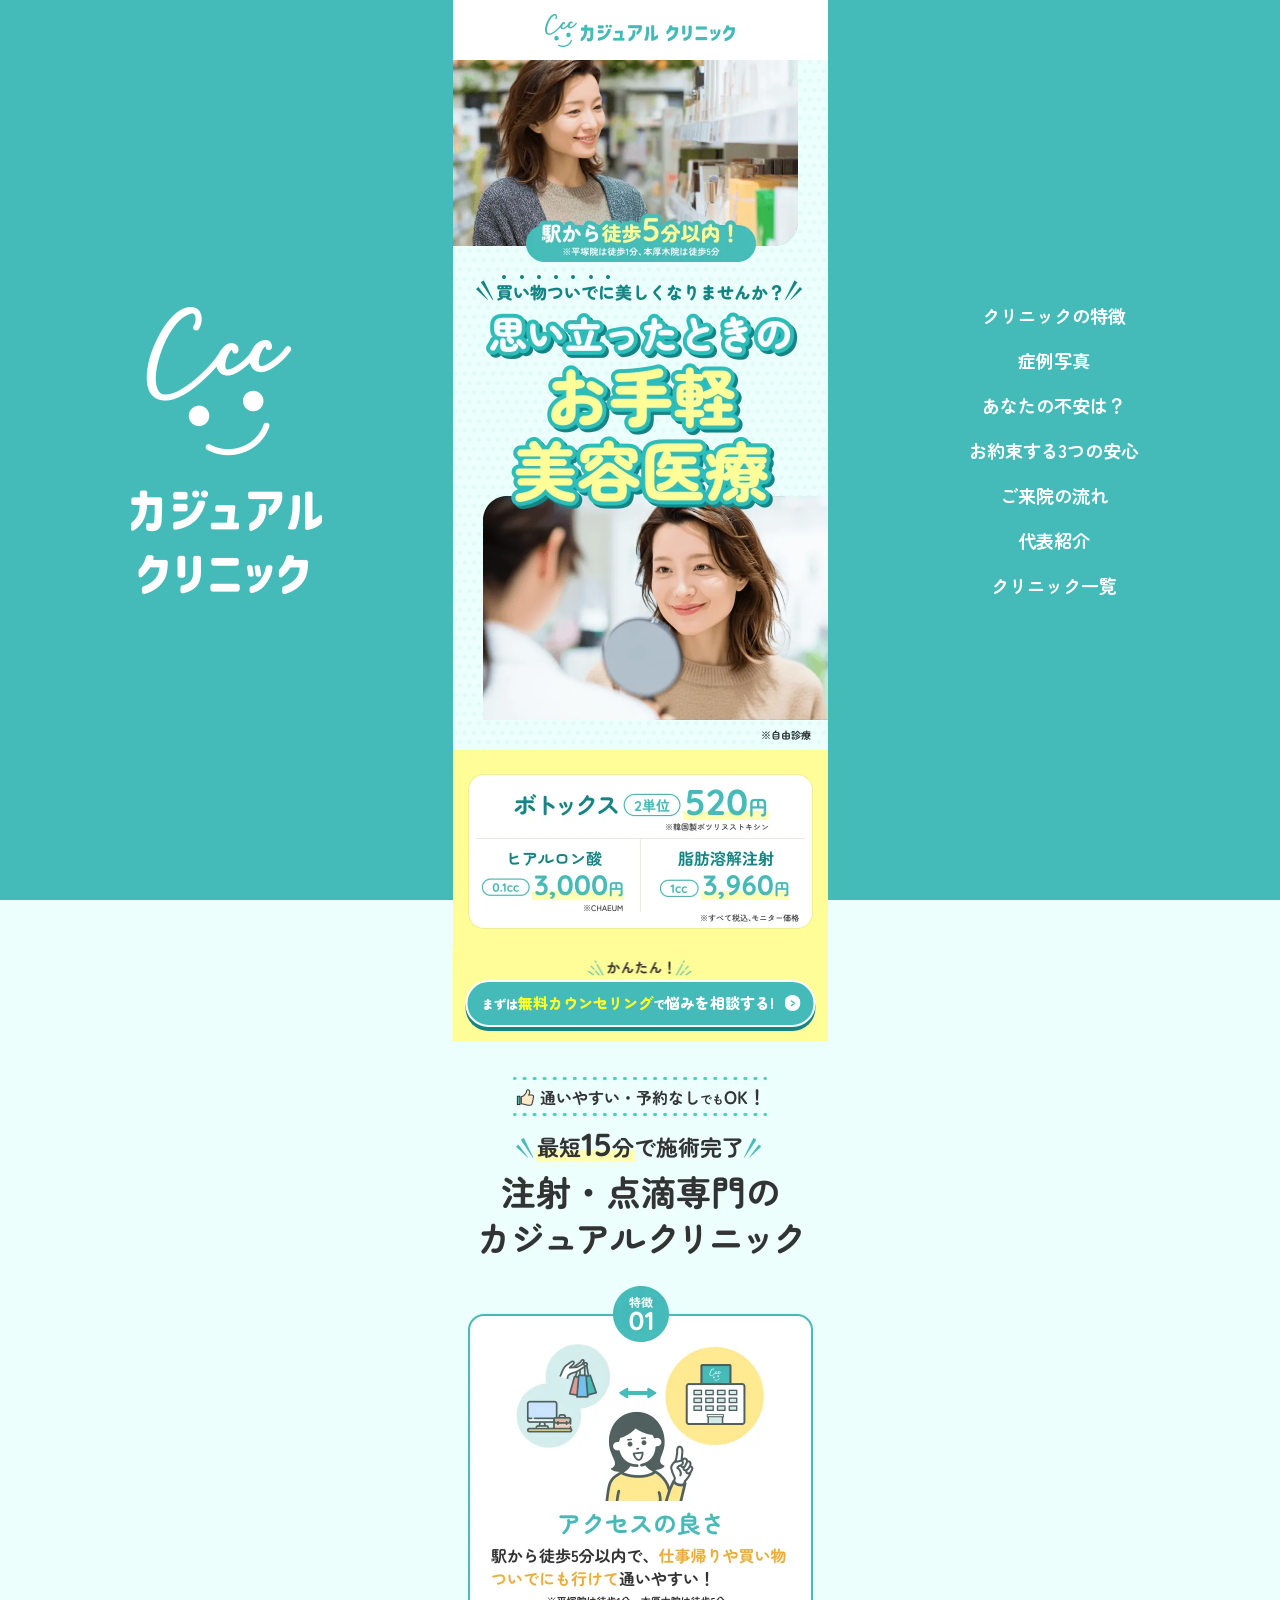
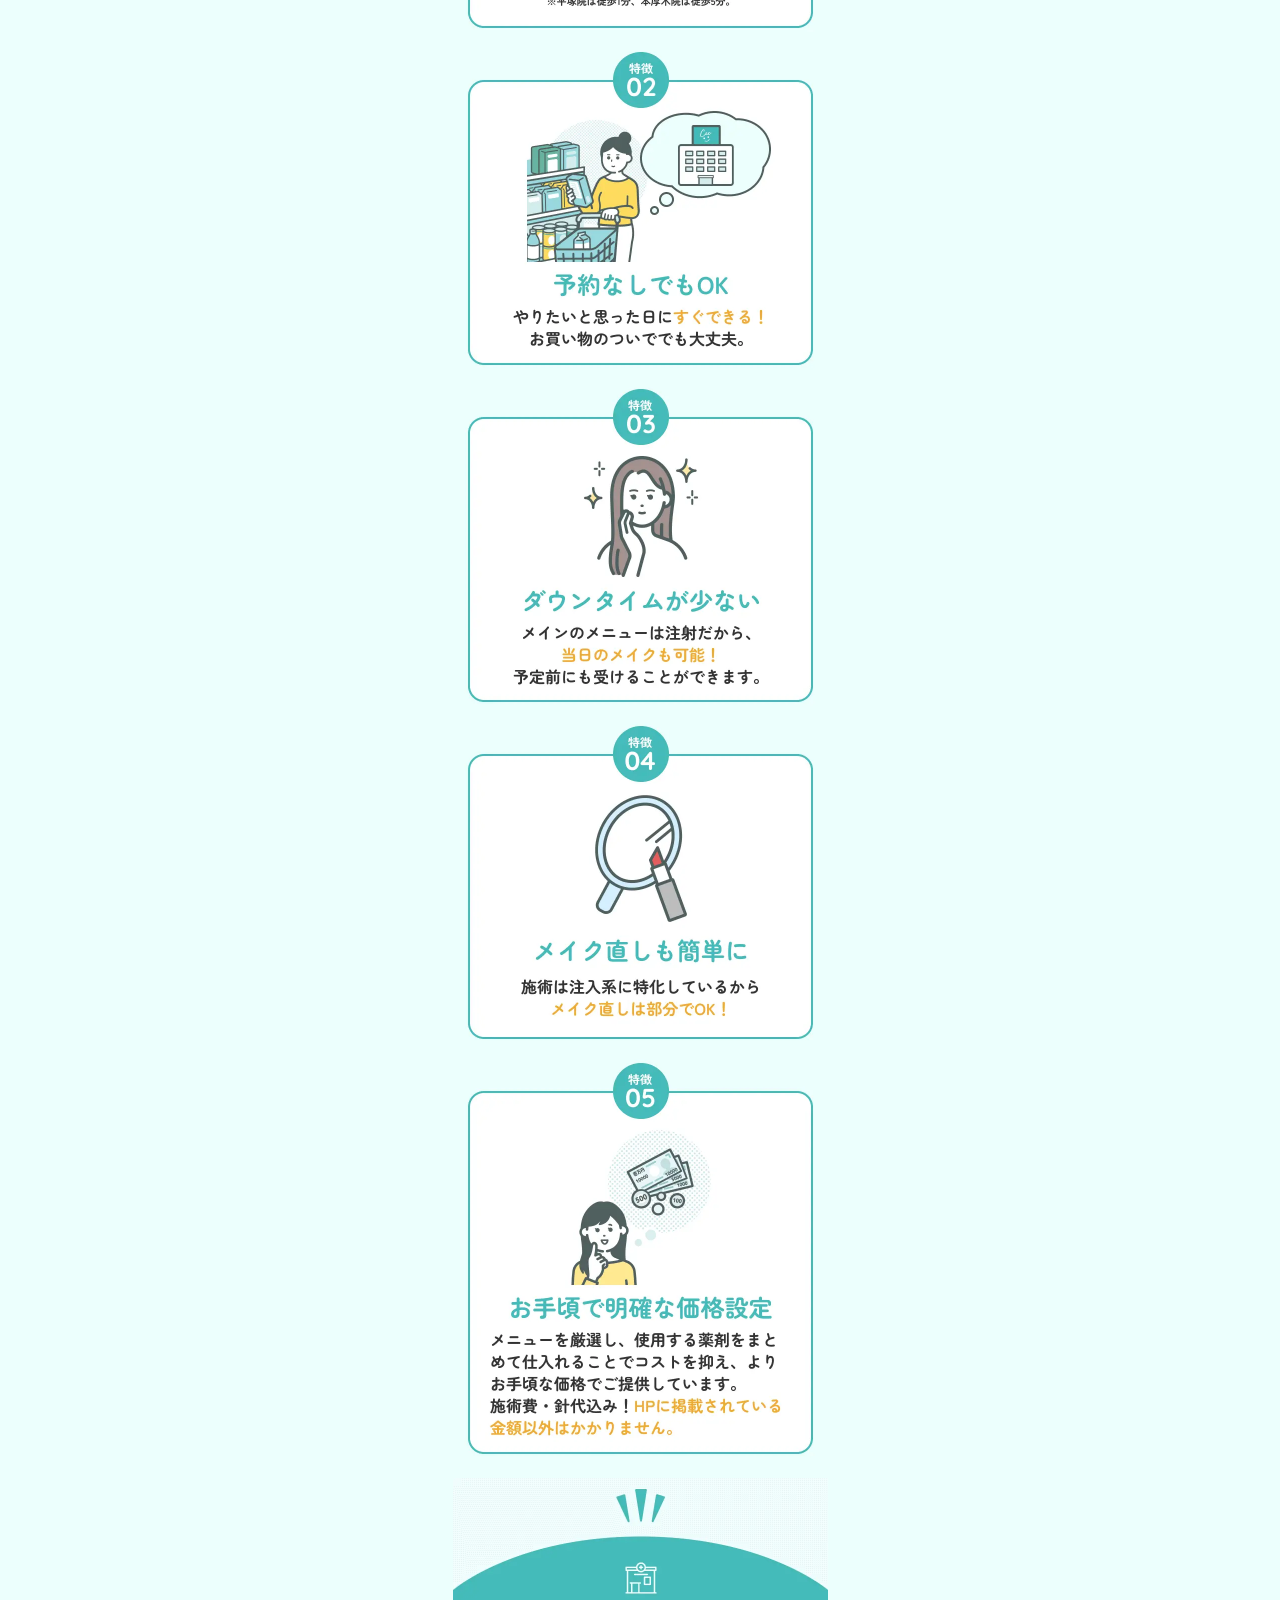
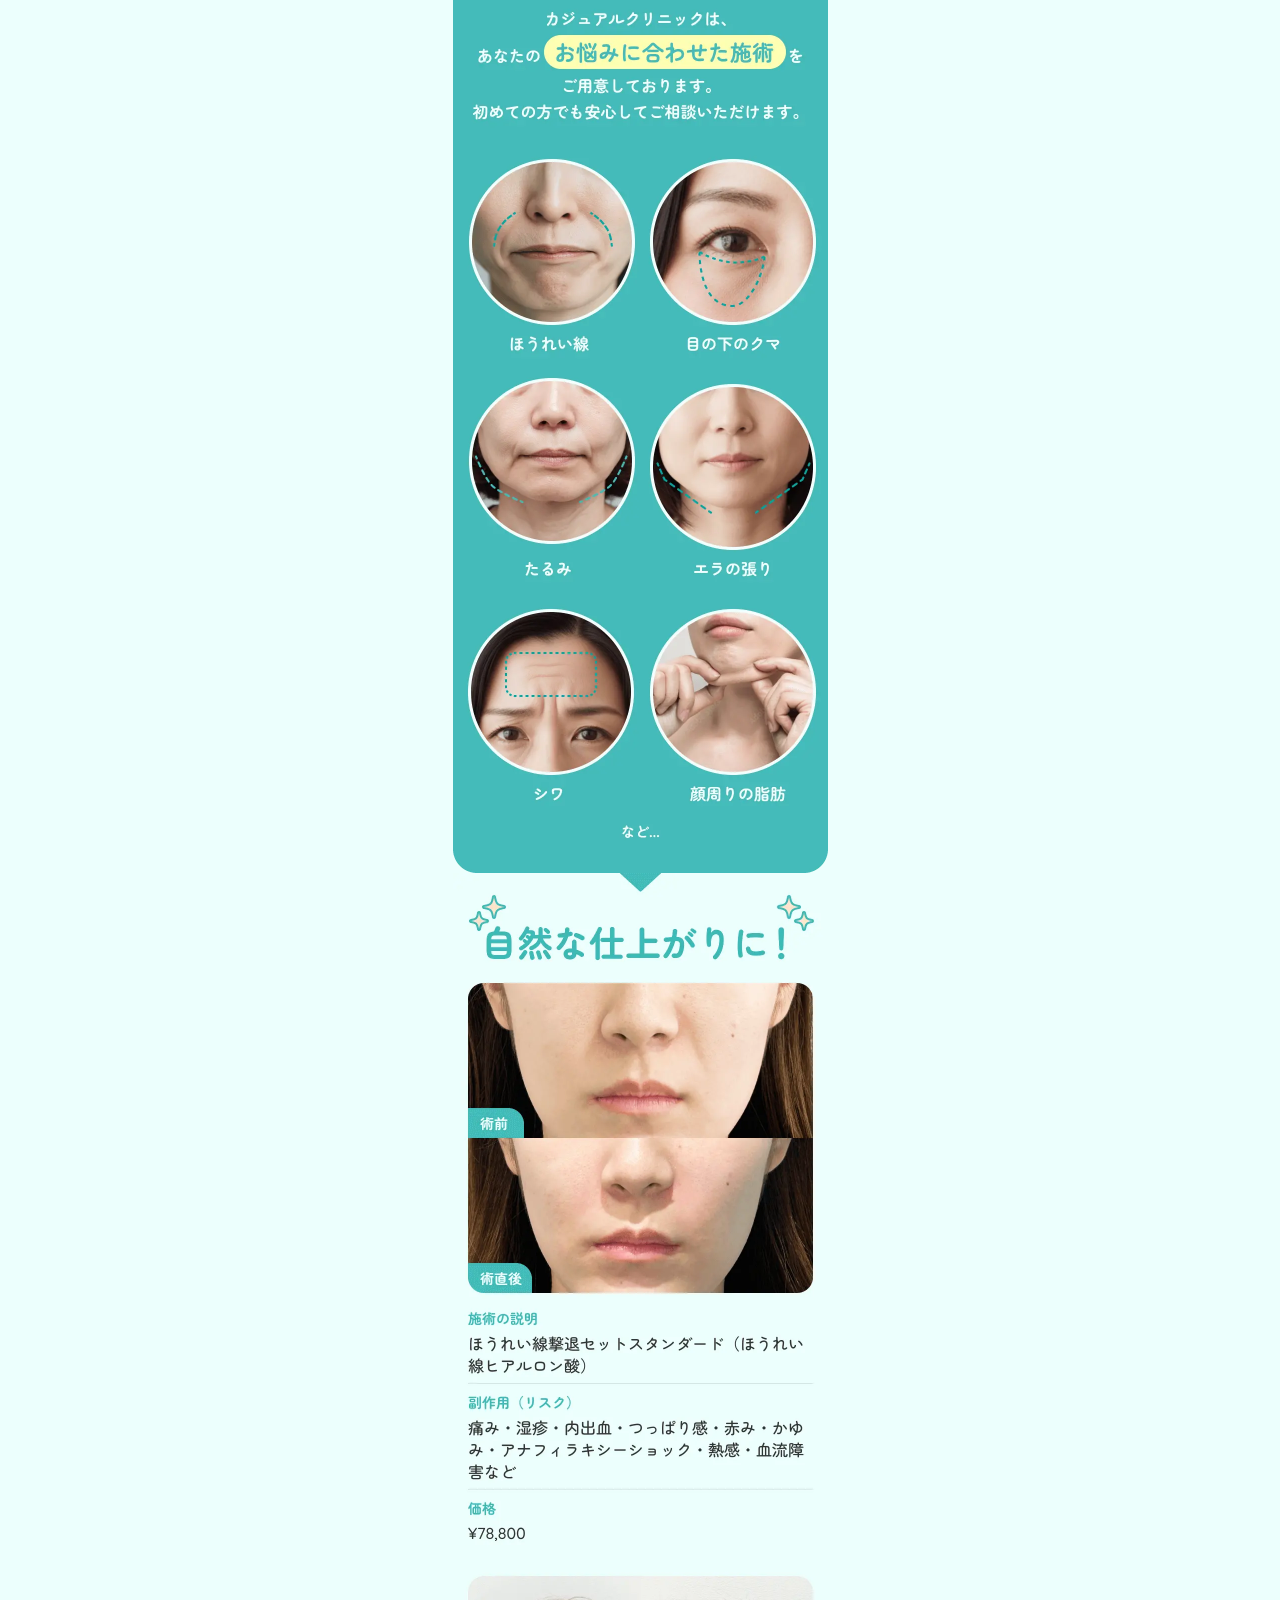
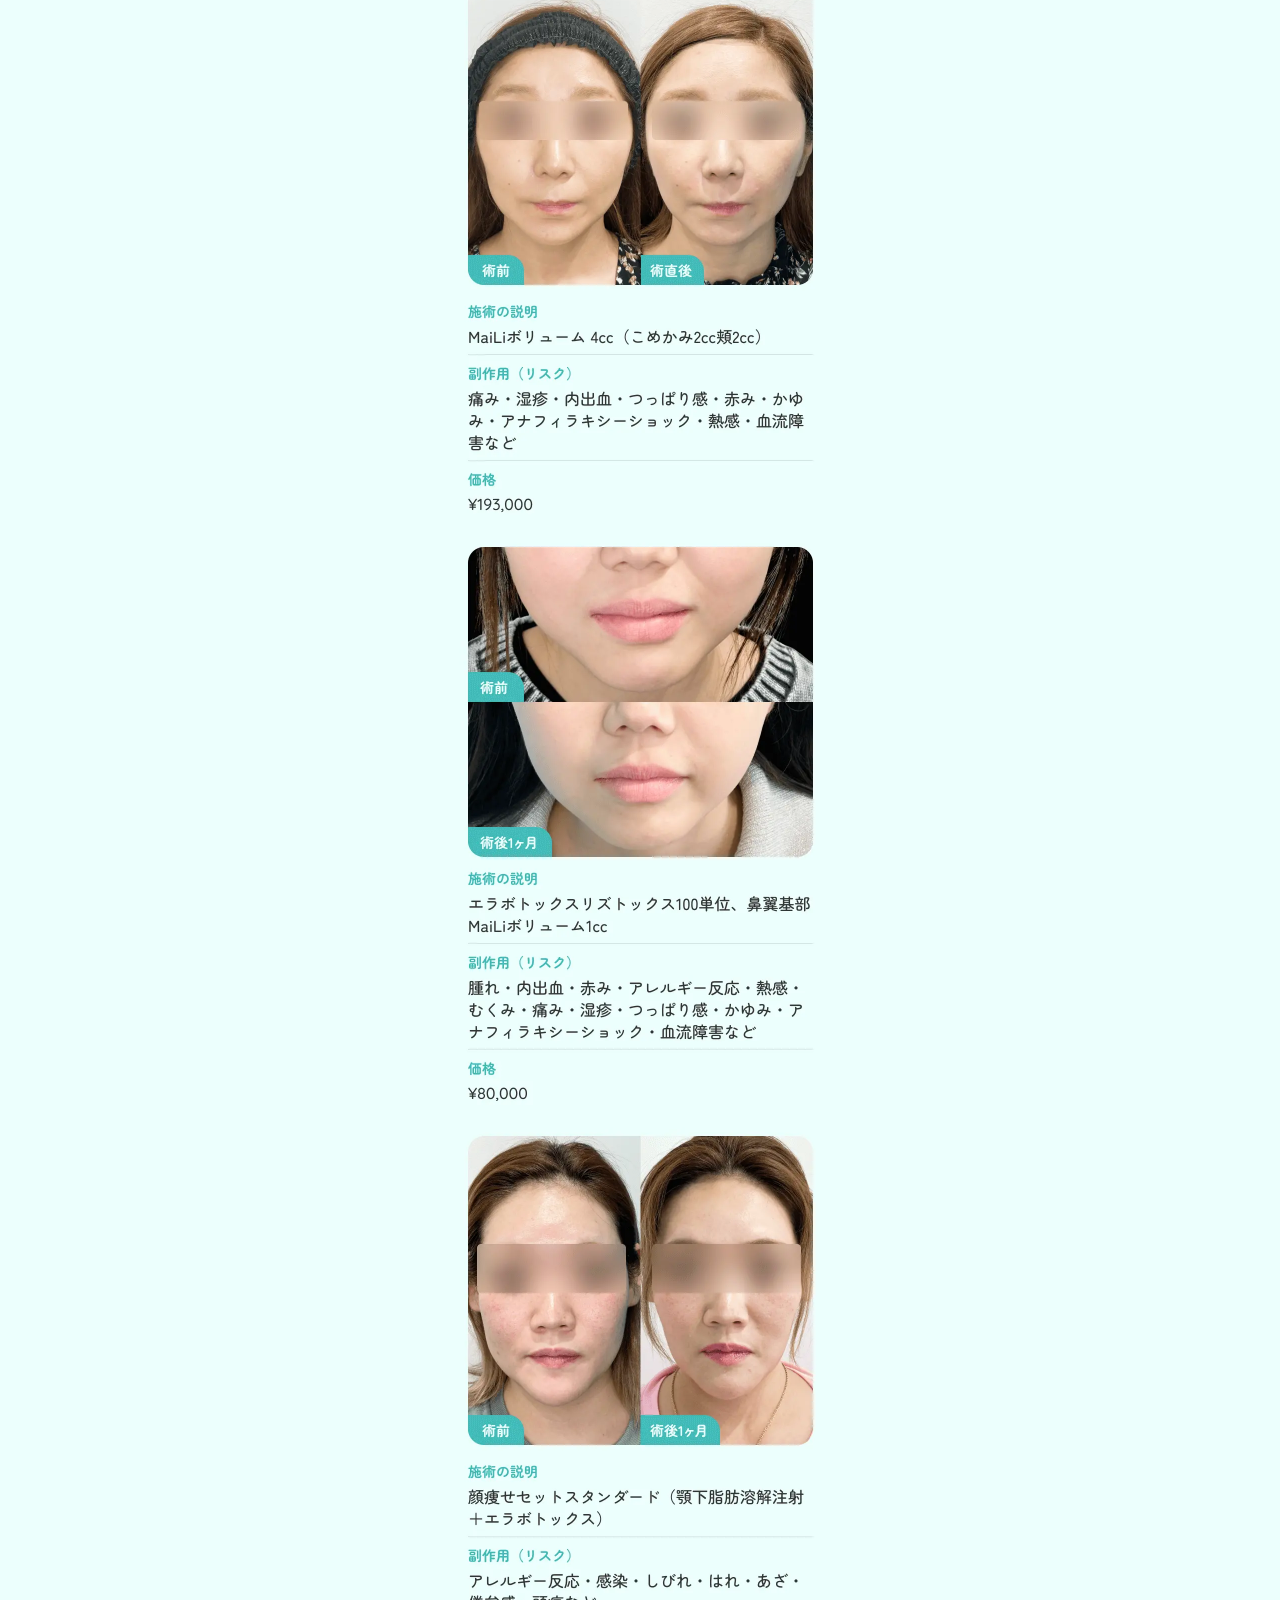
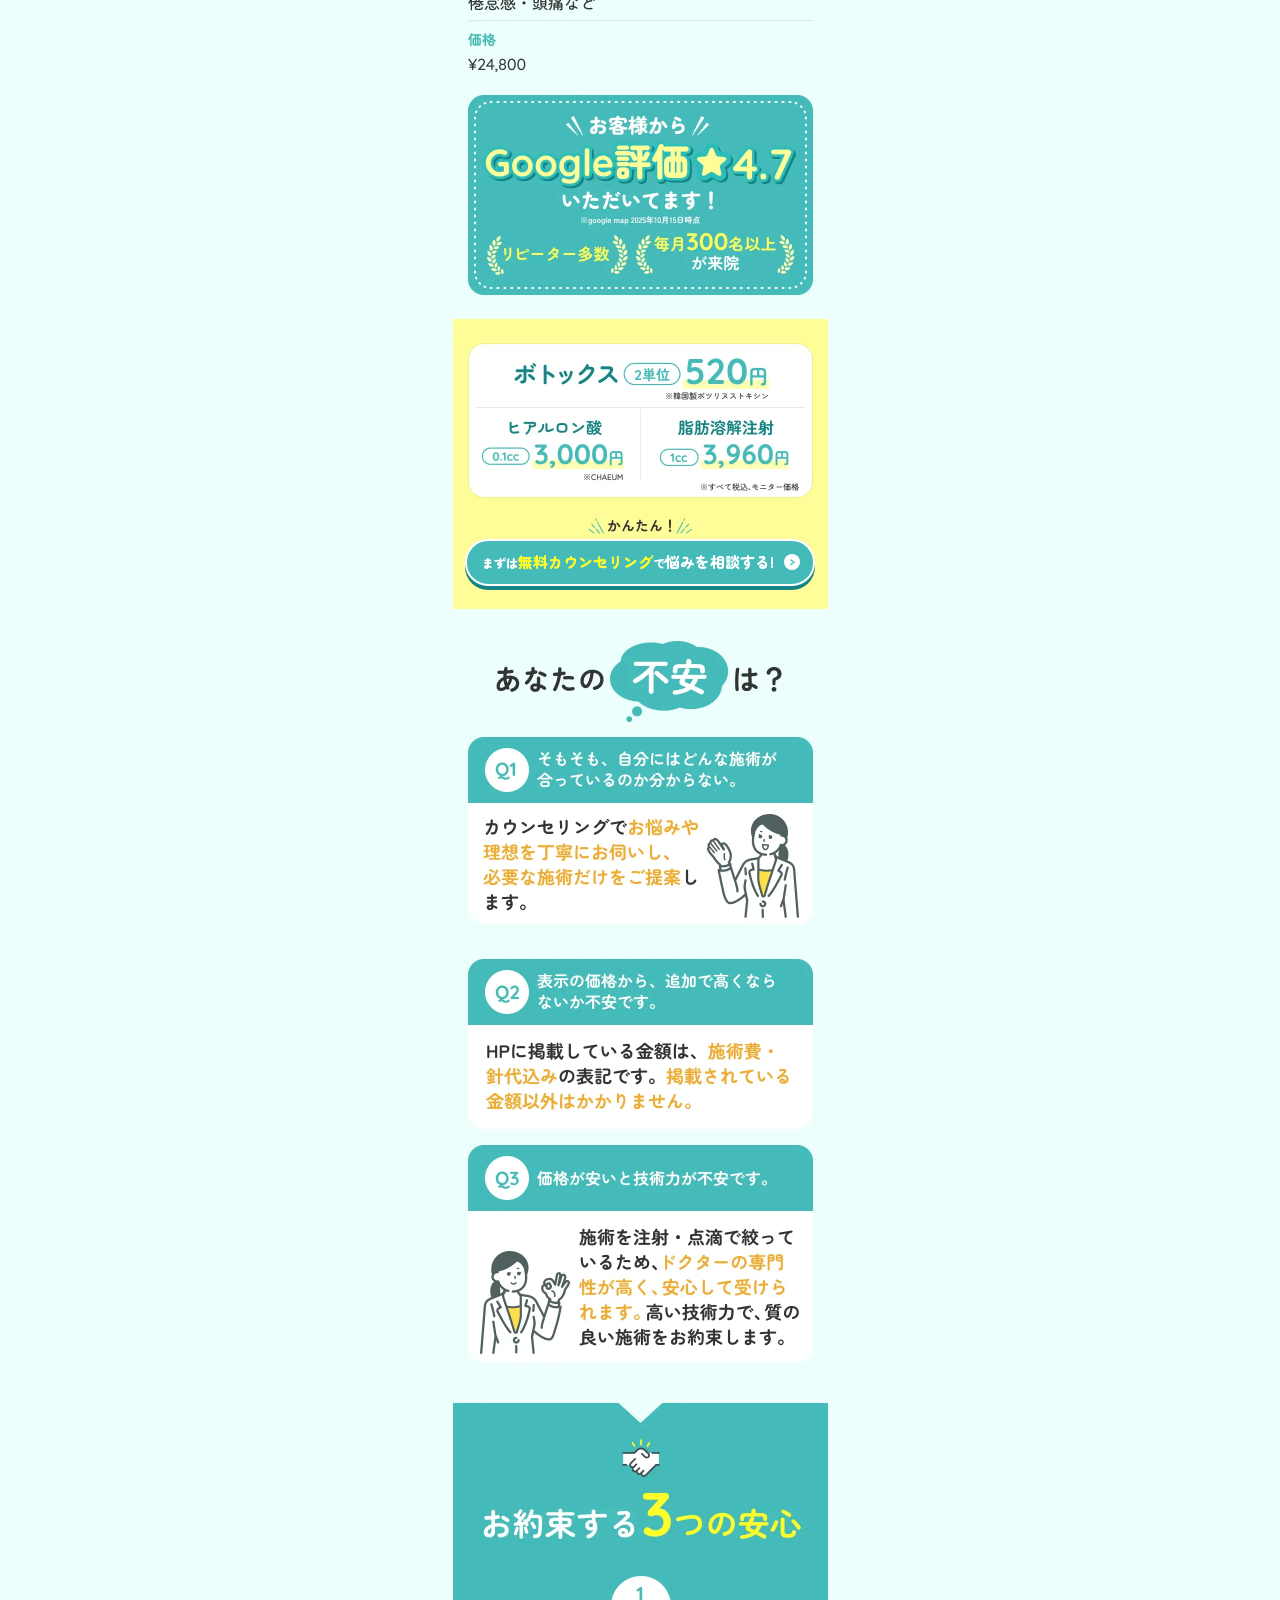
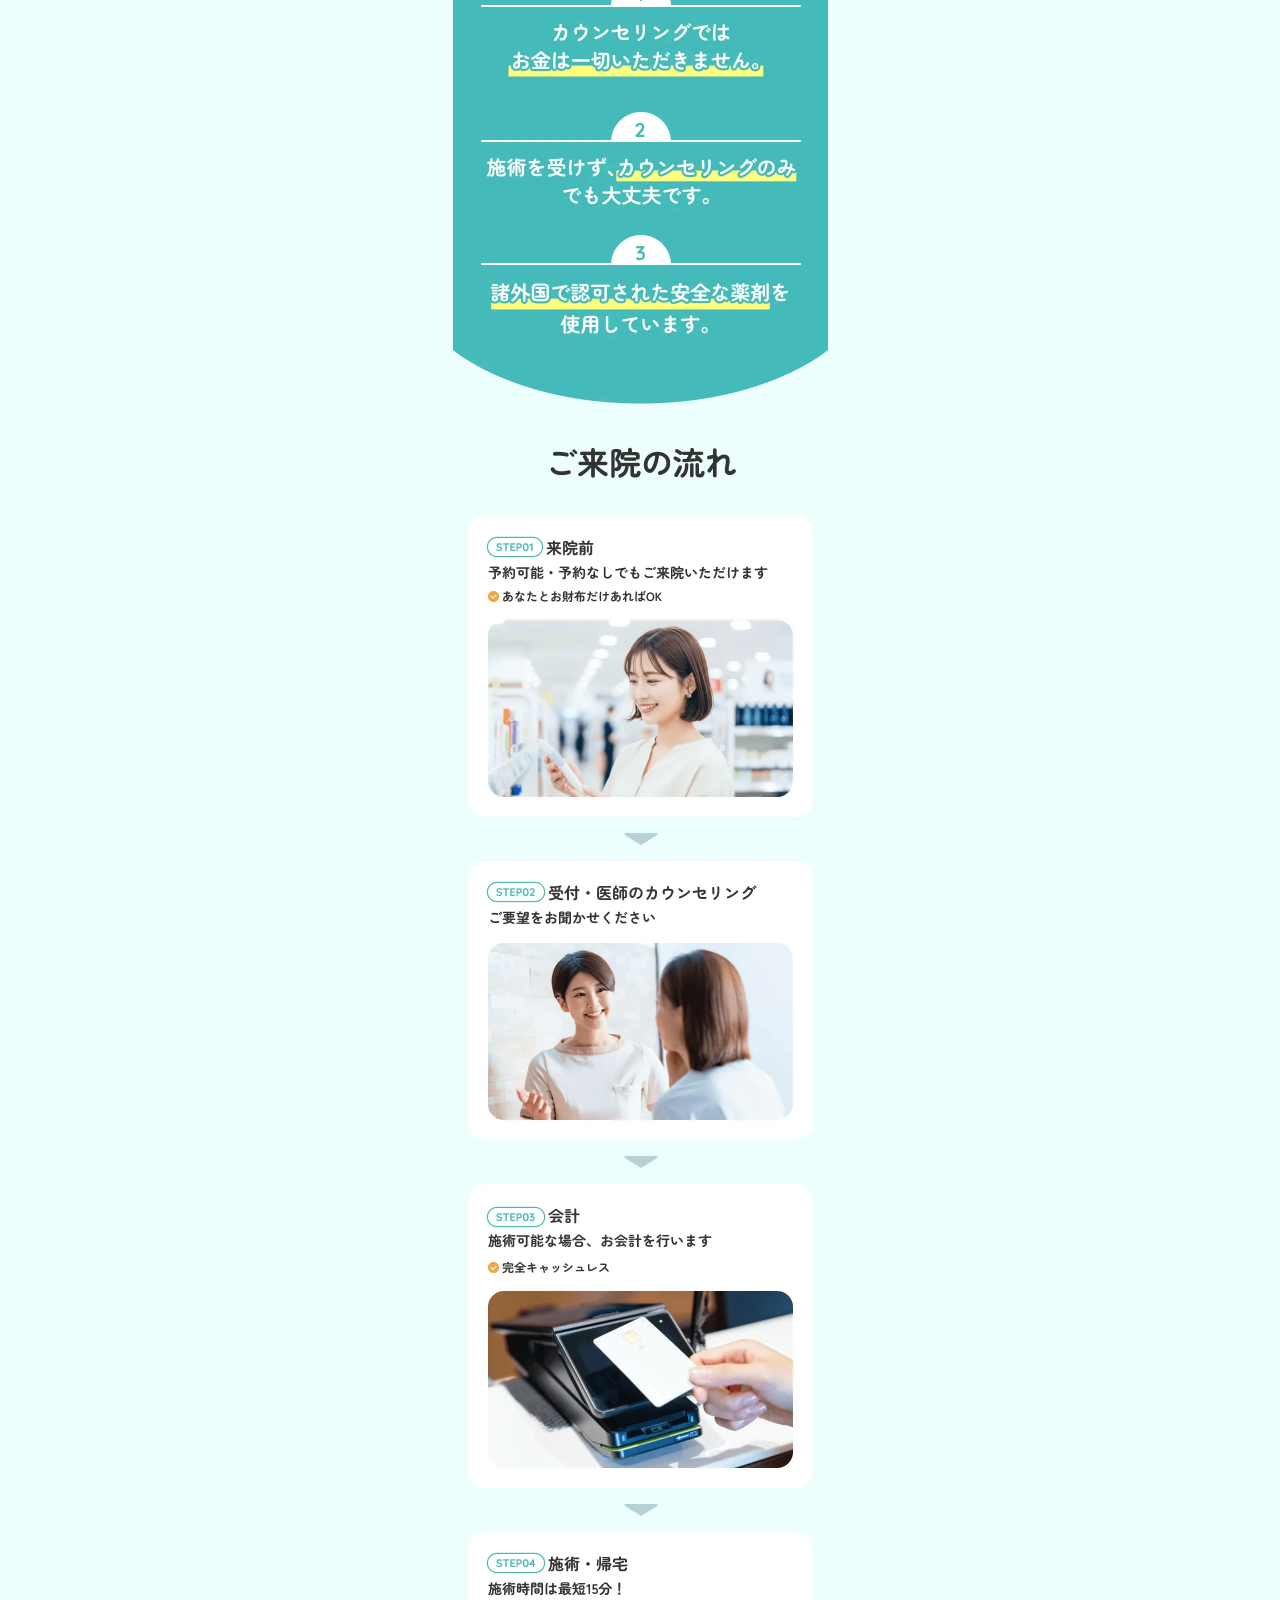
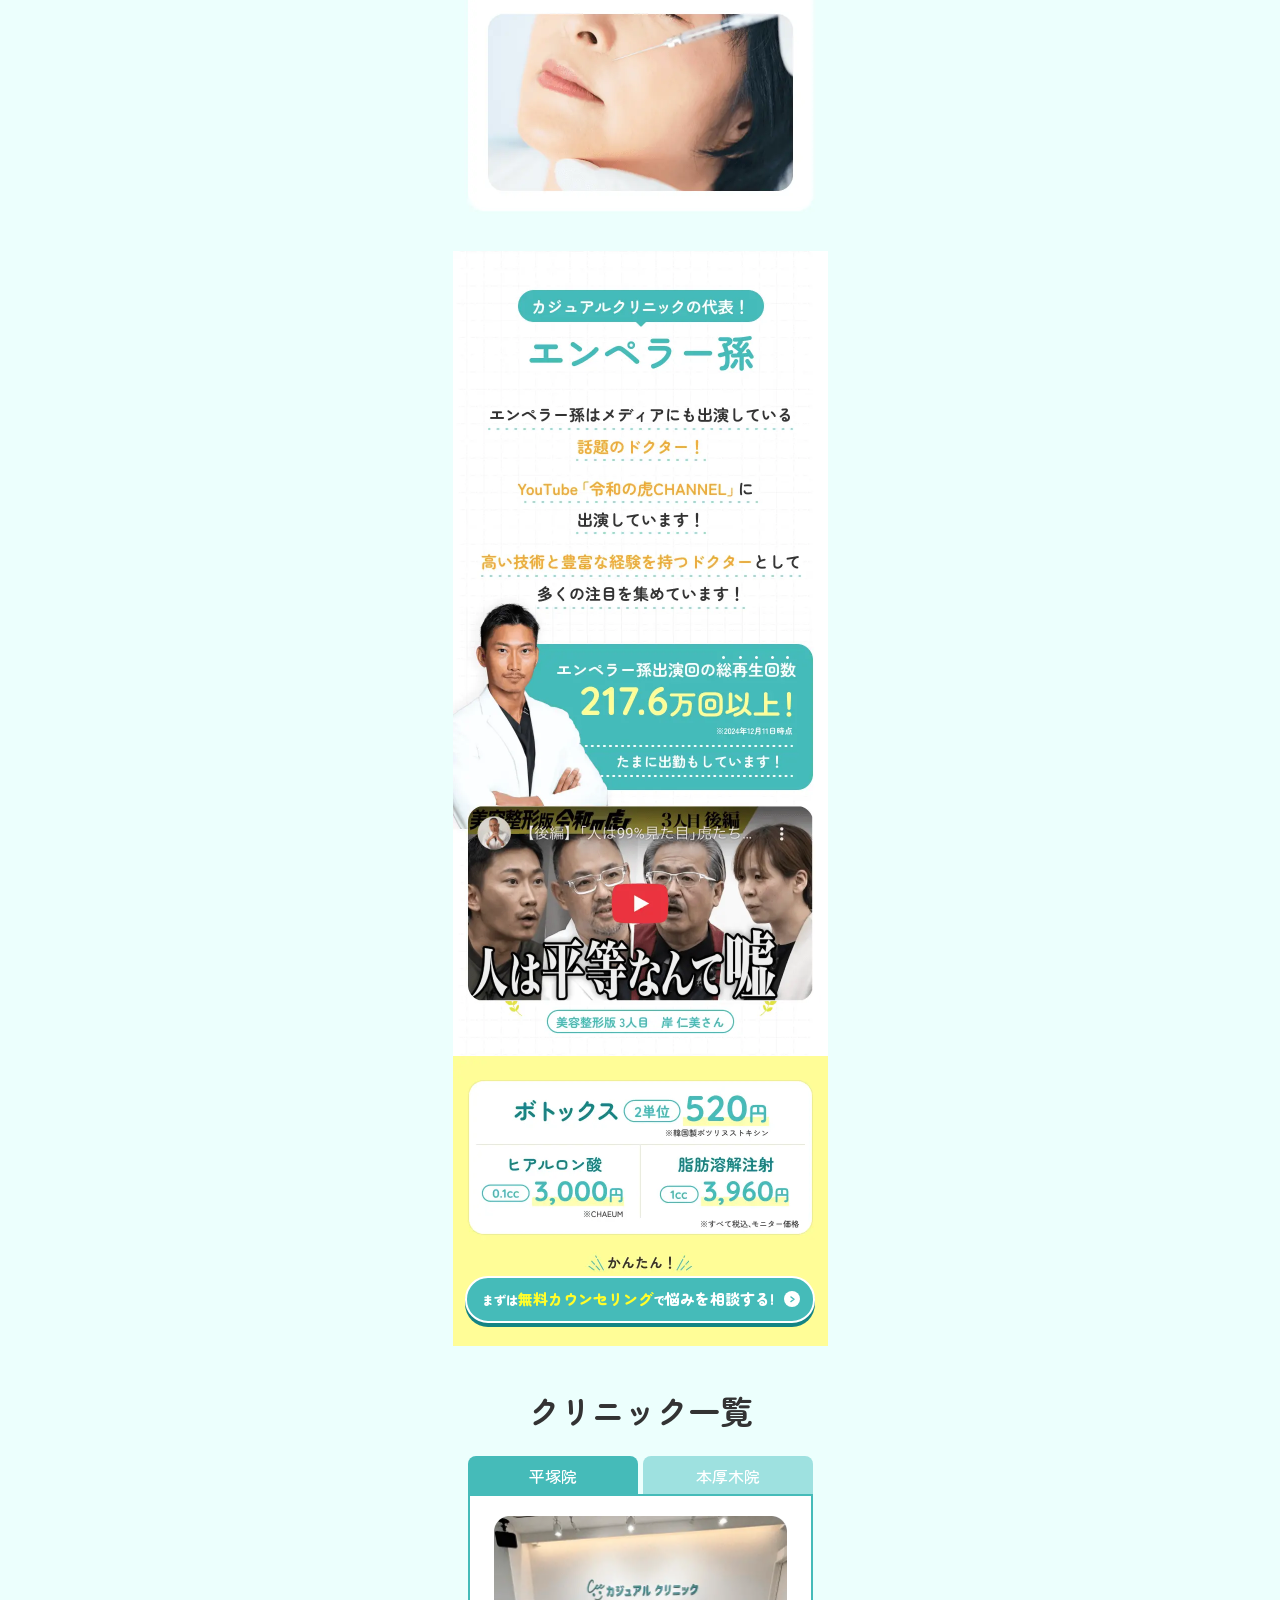
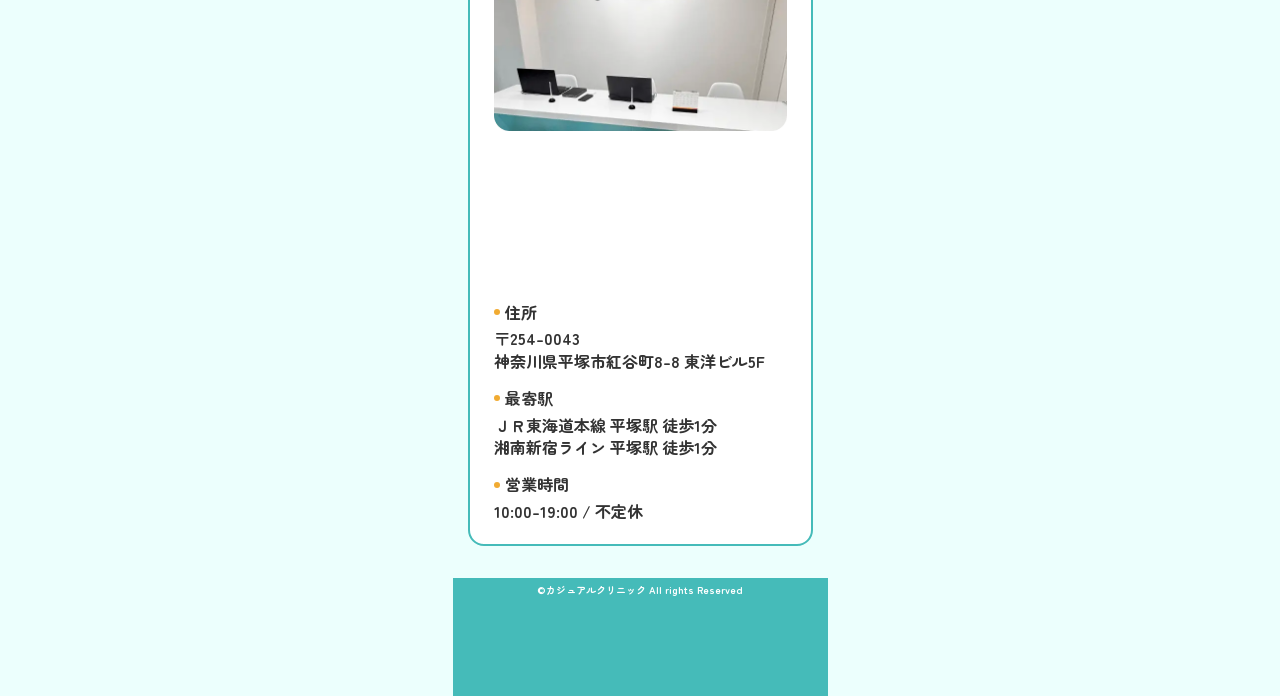
==== index.html @ 7c6171d2 "casual-clinic lp_01 初回コミット" ====
<!DOCTYPE html>
<html lang="ja" prefix="og: http://ogp.me/ns#">

<head>
  <!-- Google Tag Manager -->
  <script>(function(w,d,s,l,i){w[l]=w[l]||[];w[l].push({'gtm.start':
  new Date().getTime(),event:'gtm.js'});var f=d.getElementsByTagName(s)[0],
  j=d.createElement(s),dl=l!='dataLayer'?'&l='+l:'';j.async=true;j.src=
  'https://www.googletagmanager.com/gtm.js?id='+i+dl;f.parentNode.insertBefore(j,f);
  })(window,document,'script','dataLayer','GTM-WC2TR6HJ');</script>
  <!-- End Google Tag Manager -->

  <meta charset="UTF-8">
  <meta name="viewport" content="width=device-width, initial-scale=1.0">
  <title>仕事帰り・買い物ついでに通える美容医療｜注射点滴専門のカジュアルクリニック</title>
  <meta name="description" content="ボトックス・ヒアルロン酸など人気施術を気軽に体験。駅からすぐ、予約もなしで大丈夫。美容初心者でも安心して通える「通いやすい美容クリニック」。">
  <link rel="icon" href="img/favicon.ico">

  <meta property="og:title" content="仕事帰り・買い物ついでに通える美容医療｜注射点滴専門のカジュアルクリニック">
  <meta property="og:type" content="website">
  <meta property="og:url" content="https://casual-clinic.jp/lp/clinic_1/">
  <meta property="og:image" content="https://casual-clinic.jp/lp/clinic_1/img/og.png">
  <meta property="og:site_name" content="カジュアルクリニック">
  <meta property="og:description" content="ボトックス・ヒアルロン酸など人気施術を気軽に体験。駅からすぐ、予約もなしで大丈夫。美容初心者でも安心して通える「通いやすい美容クリニック」。">

  <meta name="twitter:card" content="summary_large_image">
  <meta name="twitter:title" content="仕事帰り・買い物ついでに通える美容医療｜注射点滴専門のカジュアルクリニック">
  <meta name="twitter:description" content="ボトックス・ヒアルロン酸など人気施術を気軽に体験。駅からすぐ、予約もなしで大丈夫。美容初心者でも安心して通える「通いやすい美容クリニック」。">
  <meta name="twitter:image:src" content="https://casual-clinic.jp/lp/clinic_1/img/og.jpg">

  <link rel="stylesheet" href="css/style.css">
</head>

<body>
  <!-- Google Tag Manager (noscript) -->
  <noscript><iframe src="https://www.googletagmanager.com/ns.html?id=GTM-WC2TR6HJ"
  height="0" width="0" style="display:none;visibility:hidden"></iframe></noscript>
  <!-- End Google Tag Manager (noscript) -->
   
  <div class="p-wrapper">

    <!-- PC固定：左ロゴ -->
    <aside class="p-pc-left">
      <picture class="p-pc-left__logo"><img src="img/logo_left.webp" alt="カジュアルクリニック">
      </picture>
    </aside>

    <!-- 中央LP本体 -->
    <div class="p-container">
      <header class="p-header" id="header">
        <div class="p-header__inner l-inner">
          <h1 class="p-header__logo"><img src="img/logo.webp" alt="カジュアルクリニック"></h1>

          <!-- SPのみ -->
          <div class="p-header__btn p-hamburger" id="js-hamburger">
            <span></span><span></span><span></span>
          </div>
        </div>
      </header>

      <main>
        <div class="p-fv"><img src="img/fv.webp" alt="思い立ったときのお手軽美容医療"></div>

        <div class="p-offer">
          <div class="p-offer__wrapper">
            <div class="p-offer__contents">
              <img src="img/offer.webp" alt="ボトックス2単位520円">
            </div>
            <div class="p-offer__btn">
              <a href="https://reservation.medical-force.com/c/22700dca8958409aa840144311d5582e?landing_event_id=8d3cee7e-7a3c-4019-9967-2f09b19fd072"
                class="c-btn" target="_blank" rel="noopener noreferrer">まずは<span
                  class="yellow big">無料カウンセリング</span>で<span class="big">悩みを相談する!</span>
              </a>
            </div>
          </div>
        </div>

        <div class="p-features" id="features"><img src="img/features.webp" alt="最短15分で施術完了!注射・点滴専門のカジュアルクリニック"></div>

        <div class="p-treatment"><img src="img/treatment.webp" alt="ほうれい線、目の下のクマなど、お悩みに合わせた施術をご用意"></div>
        <div class="p-before-after" id="before-after"><img src="img/before-after.webp" alt="自然な仕上がりに！"></div>
        <div class="p-reviews"><img src="img/reviews.webp" alt="Google評価★4.7"></div>

        <div class="p-offer">
          <div class="p-offer__wrapper">
            <div class="p-offer__contents">
              <img src="img/offer.webp" alt="ボトックス2単位520円">
            </div>
            <div class="p-offer__btn">
              <a href="https://reservation.medical-force.com/c/22700dca8958409aa840144311d5582e?landing_event_id=8d3cee7e-7a3c-4019-9967-2f09b19fd072"
                class="c-btn" target="_blank" rel="noopener noreferrer">まずは<span
                  class="yellow big">無料カウンセリング</span>で<span class="big">悩みを相談する!</span>
              </a>
            </div>
          </div>
        </div>
        <div class="p-anxiety" id="anxiety"><img src="img/anxiety.webp" alt="あなたの不安は？"></div>
        <div class="p-relief" id="relief"><img src="img/relief.webp" alt="お約束する3つの安心"></div>
        <div class="p-flow" id="flow"><img src="img/flow.webp" alt="ご来院の流れ"></div>
        <div class="p-doctor" id="doctor"><img src="img/doctor.webp" alt="カジュアルクリニックの代表エンペラー孫はメディアにも出演"></div>
        <div class="p-offer">
          <div class="p-offer__wrapper">
            <div class="p-offer__contents">
              <img src="img/offer.webp" alt="ボトックス2単位520円">
            </div>
            <div class="p-offer__btn">
              <a href="https://reservation.medical-force.com/c/22700dca8958409aa840144311d5582e?landing_event_id=8d3cee7e-7a3c-4019-9967-2f09b19fd072"
                class="c-btn" target="_blank" rel="noopener noreferrer">まずは<span
                  class="yellow big">無料カウンセリング</span>で<span class="big">悩みを相談する!</span>
              </a>
            </div>
          </div>
        </div>
        <section class="p-clinic" id="clinic">
          <div class="p-clinic__inner l-inner">
            <h2>クリニック一覧</h2>
            <div class="p-clinic__contents">
              <div class="p-tab">
                <ul class="p-tab__list">
                  <li class="p-tab__item is-active">平塚院</li>
                  <li class="p-tab__item">本厚木院</li>
                </ul>
                <div class="p-tab__panel">
                  <div class="p-tab__contents is-active">
                    <div class="p-clinic__image"><img src="img/img_hiratsuka.webp" alt="平塚院の写真"></div>
                    <div class="p-clinic__map">
                      <iframe
                        src="https://www.google.com/maps/embed?pb=!1m18!1m12!1m3!1d3255.1209277702483!2d139.3454694770792!3d35.32781844930493!2m3!1f0!2f0!3f0!3m2!1i1024!2i768!4f13.1!3m3!1m2!1s0x6019ad315798adab%3A0x1d18e35bcb814c8e!2z44Kr44K444Ol44Ki44Or44Kv44Oq44OL44OD44KvIOW5s-WhmumZog!5e0!3m2!1sja!2sjp!4v1763447629513!5m2!1sja!2sjp"
                        width="600" height="450" style="border:0;" allowfullscreen="" loading="lazy"
                        referrerpolicy="no-referrer-when-downgrade"></iframe>
                    </div>
                    <div class="p-clinic__info">
                      <dl>
                        <dt>住所</dt>
                        <dd>〒254-0043<br>
                          神奈川県平塚市紅谷町8-8 東洋ビル5F</dd>
                      </dl>
                      <dl>
                        <dt>最寄駅</dt>
                        <dd>ＪＲ東海道本線 平塚駅 徒歩1分<br>
                          湘南新宿ライン 平塚駅 徒歩1分</dd>
                      </dl>
                      <dl>
                        <dt>営業時間</dt>
                        <dd>10:00-19:00 / 不定休</dd>
                      </dl>
                    </div>
                  </div>
                  <div class="p-tab__contents">
                    <div class="p-clinic__image"><img src="img/img_honatsugi.webp" alt="本厚木院の写真"></div>
                    <div class="p-clinic__map">
                      <iframe
                        src="https://www.google.com/maps/embed?pb=!1m18!1m12!1m3!1d3250.515605620857!2d139.3642655128561!3d35.44202763635605!2m3!1f0!2f0!3f0!3m2!1i1024!2i768!4f13.1!3m3!1m2!1s0x6019abaa34d51dd1%3A0x52168b26b247b36b!2z44Kr44K444Ol44Ki44Or44Kv44Oq44OL44OD44KvIOacrOWOmuacqOmZog!5e0!3m2!1sja!2sjp!4v1763447731093!5m2!1sja!2sjp"
                        width="600" height="450" style="border:0;" allowfullscreen="" loading="lazy"
                        referrerpolicy="no-referrer-when-downgrade"></iframe>
                    </div>
                    <div class="p-clinic__info">
                      <dl>
                        <dt>住所</dt>
                        <dd>〒243-0018<br>
                          神奈川県厚木市中町2丁目12-1　1階</dd>
                      </dl>
                      <dl>
                        <dt>最寄駅</dt>
                        <dd>本厚木駅 徒歩5分</dd>
                      </dl>
                      <dl>
                        <dt>営業時間</dt>
                        <dd>10:00-19:00 / 不定休</dd>
                      </dl>
                    </div>
                  </div>
                </div>
              </div>
            </div>
          </div>
        </section>
      </main>

      <footer class="p-footer">
        <div class="p-footer__inner l-inner">
          <span class="p-footer__copy">&copy;カジュアルクリニック All rights Reserved</span>
        </div>
      </footer>

      <div class="p-footer-cta">
        <div class="p-footer-cta__wrapper">
          <div class="p-footer-cta__contents">
            <img src="img/footer-cta.webp" alt="かんたん">
          </div>
          <div class="p-footer-cta__btn">
            <a href="https://reservation.medical-force.com/c/22700dca8958409aa840144311d5582e?landing_event_id=8d3cee7e-7a3c-4019-9967-2f09b19fd072"
              class="c-btn" target="_blank" rel="noopener noreferrer">まずは<span class="yellow big">無料カウンセリング</span>で<span
                class="big">悩みを相談する!</span>
            </a>
          </div>
        </div>
      </div>
    </div>
    <!-- /中央 -->

    <!-- PC固定：右メニュー -->
    <aside class="p-pc-right">
      <nav class="p-pc-right__nav">
        <ul>
          <li><a href="#features">クリニックの特徴</a></li>
          <li><a href="#before-after">症例写真</a></li>
          <li><a href="#anxiety">あなたの不安は？</a></li>
          <li><a href="#relief">お約束する3つの安心</a></li>
          <li><a href="#flow">ご来院の流れ</a></li>
          <li><a href="#doctor">代表紹介</a></li>
          <li><a href="#clinic">クリニック一覧</a></li>
        </ul>
      </nav>
    </aside>

    <!-- SP用メニュー -->
    <div class="p-sp-nav" id="js-spNav">
      <div class="p-sp-nav__wrapper">
        <nav class="p-sp-nav__contents">
          <ul>
            <li><a href="#features">クリニックの特徴</a></li>
            <li><a href="#before-after">症例写真</a></li>
            <li><a href="#anxiety">あなたの不安は？</a></li>
            <li><a href="#relief">お約束する3つの安心</a></li>
            <li><a href="#flow">ご来院の流れ</a></li>
            <li><a href="#doctor">代表紹介</a></li>
            <li><a href="#clinic">クリニック一覧</a></li>
          </ul>
        </nav>
      </div>
    </div>

  </div>
  <!-- /wrapper -->

  <script src="js/script.js"></script>

</body>

</html>
---- css/style.css ----
@charset "UTF-8";
@import url("https://fonts.googleapis.com/css2?family=Zen+Maru+Gothic:wght@400;500;700;900&display=swap");
/* modern-css-reset を採用*/
/* Box sizing rules */
*,
*::before,
*::after {
  box-sizing: border-box;
}

/* Remove default margin */
body,
h1,
h2,
h3,
h4,
p,
figure,
blockquote,
dl,
dd {
  margin: 0;
}

/* Remove list styles on ul, ol elements with a list role, which suggests default styling will be removed */
ul[role=list],
ol[role=list] {
  list-style: none;
}

/* Set core root defaults */
html:focus-within {
  scroll-behavior: smooth;
}

/* Set core body defaults */
body {
  min-height: 100vh;
  text-rendering: optimizeSpeed;
  line-height: 1.5;
}

/* A elements that don't have a class get default styles */
a:not([class]) {
  text-decoration-skip-ink: auto;
}

/* Make images easier to work with */
img,
picture {
  max-width: 100%;
  display: block;
}

/* Inherit fonts for inputs and buttons */
input,
button,
textarea,
select {
  font: inherit;
}

/* Remove all animations and transitions for people that prefer not to see them */
@media (prefers-reduced-motion: reduce) {
  html:focus-within {
    scroll-behavior: auto;
  }
  *,
  *::before,
  *::after {
    animation-duration: 0.01ms !important;
    animation-iteration-count: 1 !important;
    transition-duration: 0.01ms !important;
    scroll-behavior: auto !important;
  }
}
html {
  font-size: 62.5%;
}

body {
  font-family: "Zen Maru Gothic", sans-serif;
  font-size: 1.6rem;
  font-weight: 500;
  line-height: 1.5;
  color: #333333;
  background-color: #ECFFFD;
  letter-spacing: normal;
}

img {
  width: 100%;
  height: auto;
  vertical-align: bottom;
}

a {
  text-decoration: none;
  cursor: pointer;
  color: inherit;
  display: inline-block;
}

@media (min-width: 751px) {
  a[href^="tel:"] {
    pointer-events: none;
    cursor: default;
  }
}
li,
dd {
  list-style-type: none;
}

h5,
h6 {
  margin: 0;
}

ul,
ol {
  margin: 0;
  padding: 0;
}

button {
  border: 0;
  padding: 0;
  margin: 0;
}

.is-pc {
  display: block;
}
@media screen and (max-width: 768px) {
  .is-pc {
    display: none;
  }
}

.is-sp {
  display: none;
}
@media screen and (max-width: 768px) {
  .is-sp {
    display: block;
  }
}

.is-tab {
  display: none;
}
@media screen and (max-width: 950px) {
  .is-tab {
    display: block;
  }
}

.bg_green {
  background-color: #ECFFFD;
}

.l-inner {
  max-width: 405px;
  width: 100%;
  margin: 0 auto;
  padding: 0 15px;
}
@media screen and (max-width: 768px) {
  .l-inner {
    padding: 0 4vw;
    max-width: 100%;
  }
}

.c-btn {
  display: inline-block;
  width: 350px;
  font-weight: 900;
  text-align: left;
  text-decoration: none;
  color: #fff;
  border: 2px solid #fff;
  background-color: #45BBB9;
  box-shadow: 0px 4px 0px #148484;
  transition: 0.3s;
  padding: 10px 13px 11px 15px;
  font-size: 12px;
  border-radius: 23px;
  position: relative;
}
@media screen and (max-width: 768px) {
  .c-btn {
    width: 93.333vw;
    padding: 2.667vw 3.467vw 2.933vw 4vw;
    font-size: 3.2vw;
    border-radius: 6.133vw;
    box-shadow: 0 1.067vw 0 #148484;
    border: 0.533vw solid #fff;
  }
}
.c-btn::after {
  position: absolute;
  content: "";
  width: 16px;
  height: 16px;
  top: 50%;
  right: 13px;
  transform: translateY(-50%);
  background: url(../img/icon_right.svg) no-repeat center/contain;
}
@media screen and (max-width: 768px) {
  .c-btn::after {
    width: 4.267vw;
    height: 4.267vw;
    right: 3.467vw;
  }
}
.c-btn .big {
  font-size: 15px;
}
@media screen and (max-width: 768px) {
  .c-btn .big {
    font-size: 4vw;
  }
}
.c-btn .yellow {
  color: #fffd2b;
}
.c-btn:hover {
  box-shadow: unset;
  transform: translateY(4px);
  background-color: #148484;
}
@media screen and (max-width: 768px) {
  .c-btn:hover {
    transform: translateY(1.067vw);
  }
}

.p-wrapper {
  width: 100%;
  display: flex;
}

.p-container {
  max-width: 375px;
  width: 100%;
  margin: 0 auto;
}
@media screen and (max-width: 768px) {
  .p-container {
    width: 100%;
    max-width: 100%;
  }
}

.p-header {
  z-index: 30;
  background-color: #fff;
  padding: 14px 0 13px;
}
@media screen and (max-width: 768px) {
  .p-header {
    position: fixed;
    width: 100%;
    top: 0;
    right: 0;
    padding: 3.2vw 0 3.2vw;
  }
}
.p-header__inner {
  display: flex;
  align-items: center;
  justify-content: center;
}
@media screen and (max-width: 768px) {
  .p-header__inner {
    justify-content: space-between;
    padding: 0 4vw;
  }
}
.p-header__logo {
  width: 190px;
}
@media screen and (max-width: 768px) {
  .p-header__logo {
    width: 50.667vw;
  }
}

.p-hamburger {
  display: none;
}
@media screen and (max-width: 768px) {
  .p-hamburger {
    width: 9.6vw;
    height: 9.6vw;
    border-radius: 8vw;
    padding: 2.133vw;
    position: relative;
    cursor: pointer;
    display: block;
    background-color: #45BBB9;
  }
  .p-hamburger span {
    position: absolute;
    width: 5.333vw;
    height: 0.533vw;
    background: #fff;
    left: 50%;
    transform: translateX(-50%);
    transition: 0.3s;
    border-radius: 0.267vw;
  }
  .p-hamburger span:nth-child(1) {
    top: 2.933vw;
  }
  .p-hamburger span:nth-child(2) {
    top: 4.533vw;
  }
  .p-hamburger span:nth-child(3) {
    top: 6.133vw;
  }
  .p-hamburger.active span:nth-child(1) {
    transform: translateX(-50%) rotate(45deg);
    top: 4.533vw;
  }
  .p-hamburger.active span:nth-child(2) {
    opacity: 0;
  }
  .p-hamburger.active span:nth-child(3) {
    transform: translateX(-50%) rotate(-45deg);
    top: 4.533vw;
  }
}

.p-pc-left {
  width: calc((100% - 375px) / 2);
  display: flex;
  position: fixed;
  top: 0;
  left: 0;
  height: 100vh;
  background: #45BBB9;
  color: #fff;
  justify-content: center;
  align-items: center;
  padding: 20px;
}
@media screen and (max-width: 768px) {
  .p-pc-left {
    display: none;
  }
}
.p-pc-left__logo {
  max-width: 191px;
}

.p-pc-right {
  width: calc((100% - 375px) / 2);
  display: flex;
  position: fixed;
  top: 0;
  right: 0;
  height: 100vh;
  background: #45BBB9;
  color: #fff;
  justify-content: center;
  align-items: center;
  padding: 10px;
}
@media screen and (max-width: 768px) {
  .p-pc-right {
    display: none;
  }
}
.p-pc-right__nav {
  font-size: 18px;
  text-align: center;
  font-weight: bold;
}
.p-pc-right__nav li {
  margin: 18px 0;
  transition: opacity 0.3s ease;
}
.p-pc-right__nav a:hover {
  opacity: 0.8;
}

.p-sp-nav {
  position: fixed;
  top: 0;
  right: 0;
  width: 100%;
  height: auto;
  z-index: 90;
  transition: opacity 0.3s ease;
  visibility: hidden;
  opacity: 0;
  height: calc(100vh - var(--header-height));
  overflow-y: auto;
}
.p-sp-nav.active {
  visibility: visible;
  opacity: 1;
}
.p-sp-nav__wrapper {
  padding: 0 4vw 8.533vw;
  background: #fff;
}
.p-sp-nav li {
  font-size: 4.267vw;
  font-weight: bold;
  border-bottom: 0.267vw solid #e1e1e1;
  position: relative;
}
.p-sp-nav li::after {
  position: absolute;
  content: "";
  right: 2.667vw;
  top: 50%;
  transform: translateY(-50%);
  width: 1.867vw;
  height: 2.933vw;
  background: url(../img/icon_arrow.svg) no-repeat center/contain;
}
.p-sp-nav a {
  width: 100%;
  padding: 4.533vw 2.667vw 4.8vw;
}

@media screen and (max-width: 768px) {
  .p-fv {
    margin-top: 16vw;
  }
}

.p-offer__wrapper {
  position: relative;
}
.p-offer__btn {
  position: absolute;
  bottom: 23px;
  left: 50%;
  transform: translateX(-50%);
}
@media screen and (max-width: 768px) {
  .p-offer__btn {
    bottom: 6.133vw;
  }
}

.p-clinic {
  padding: 40px 0 32px;
}
@media screen and (max-width: 768px) {
  .p-clinic {
    padding: 10.667vw 0 8.533vw;
  }
}
.p-clinic h2 {
  font-size: 32px;
  font-weight: bold;
  text-align: center;
}
@media screen and (max-width: 768px) {
  .p-clinic h2 {
    font-size: 8.533vw;
  }
}
.p-clinic__contents {
  margin-top: 22px;
}
@media screen and (max-width: 768px) {
  .p-clinic__contents {
    margin-top: 5.867vw;
  }
}
.p-clinic__map {
  margin-top: 10px;
  height: 136px;
  width: 100%;
}
.p-clinic__map iframe {
  border-radius: 16px;
  width: 100%;
  height: 100%;
}
@media screen and (max-width: 768px) {
  .p-clinic__map {
    margin-top: 2.667vw;
    height: 36.267vw;
  }
  .p-clinic__map iframe {
    border-radius: 4.267vw;
  }
}
.p-clinic__info {
  font-size: 16px;
  margin-top: 24px;
  line-height: 1.4;
  font-weight: bold;
}
@media screen and (max-width: 768px) {
  .p-clinic__info {
    font-size: 4.267vw;
    margin-top: 6.4vw;
  }
}
.p-clinic__info dl {
  margin-top: 15px;
}
@media screen and (max-width: 768px) {
  .p-clinic__info dl {
    margin-top: 4vw;
  }
}
.p-clinic__info dt {
  padding-left: 11px;
  position: relative;
}
@media screen and (max-width: 768px) {
  .p-clinic__info dt {
    padding-left: 2.933vw;
  }
}
.p-clinic__info dt::before {
  position: absolute;
  content: "";
  width: 6px;
  height: 6px;
  background-color: #f1ab32;
  left: 0;
  top: 50%;
  transform: translateY(-50%);
  border-radius: 50%;
}
@media screen and (max-width: 768px) {
  .p-clinic__info dt::before {
    width: 1.6vw;
    height: 1.6vw;
  }
}
.p-clinic__info dd {
  margin-top: 4px;
}
@media screen and (max-width: 768px) {
  .p-clinic__info dd {
    margin-top: 1.067vw;
  }
}

.p-tab__list {
  display: grid;
  grid-template-columns: repeat(2, 1fr);
  gap: 5px;
}
@media screen and (max-width: 768px) {
  .p-tab__list {
    gap: 1.333vw;
  }
}
.p-tab__item {
  cursor: pointer;
  font-size: 16px;
  text-align: center;
  padding: 8px 0 6px;
  background-color: #9ee1e0;
  color: #fff;
  border-radius: 8px 8px 0 0;
}
@media screen and (max-width: 768px) {
  .p-tab__item {
    font-size: 4.267vw;
    padding: 2.133vw 0 1.6vw;
    border-radius: 2.133vw 2.133vw 0 0;
  }
}
.p-tab__item.is-active {
  background-color: #45BBB9;
  color: #fff;
}
.p-tab__panel {
  background-color: #fff;
  border: 2px solid #45BBB9;
  width: 100%;
  padding: 20px 24px 22px;
  border-radius: 0 0 16px 16px;
}
@media screen and (max-width: 768px) {
  .p-tab__panel {
    padding: 5.333vw 6.4vw 5.867vw;
    border-radius: 0 0 4.267vw 4.267vw;
  }
}
.p-tab__contents {
  display: none;
}
.p-tab__contents.is-active {
  display: block;
}

.p-footer {
  background-color: #45BBB9;
  text-align: center;
  padding: 7px 0 101px;
}
@media screen and (max-width: 768px) {
  .p-footer {
    padding: 1.867vw 0 26.933vw;
  }
}
.p-footer__copy {
  font-weight: bold;
  font-size: 10px;
  color: #fff;
  line-height: 1;
  display: block;
}
@media screen and (max-width: 768px) {
  .p-footer__copy {
    font-size: 2.667vw;
  }
}

.p-footer-cta {
  max-width: 375px;
  width: 100%;
  opacity: 0;
  transform: translate(-50%, 150%);
  transition: opacity 0.5s ease, transform 0.5s ease;
  position: fixed;
  bottom: 0;
  left: 50%;
  opacity: 1;
  pointer-events: none; /* 非表示時のクリックイベントを無効化 */
  z-index: 20;
}
@media screen and (max-width: 768px) {
  .p-footer-cta {
    max-width: 100%;
  }
}
.p-footer-cta.visible {
  opacity: 1;
  transform: translate(-50%, 0);
  pointer-events: auto; /* 表示時のクリックイベントを有効化 */
}
.p-footer-cta__wrapper {
  position: relative;
}
.p-footer-cta__btn {
  position: absolute;
  bottom: 14px;
  left: 50%;
  transform: translateX(-50%);
}
@media screen and (max-width: 768px) {
  .p-footer-cta__btn {
    bottom: 3.733vw;
  }
}

.u-separate {
  margin: 24px 0;
}/*# sourceMappingURL=style.css.map */
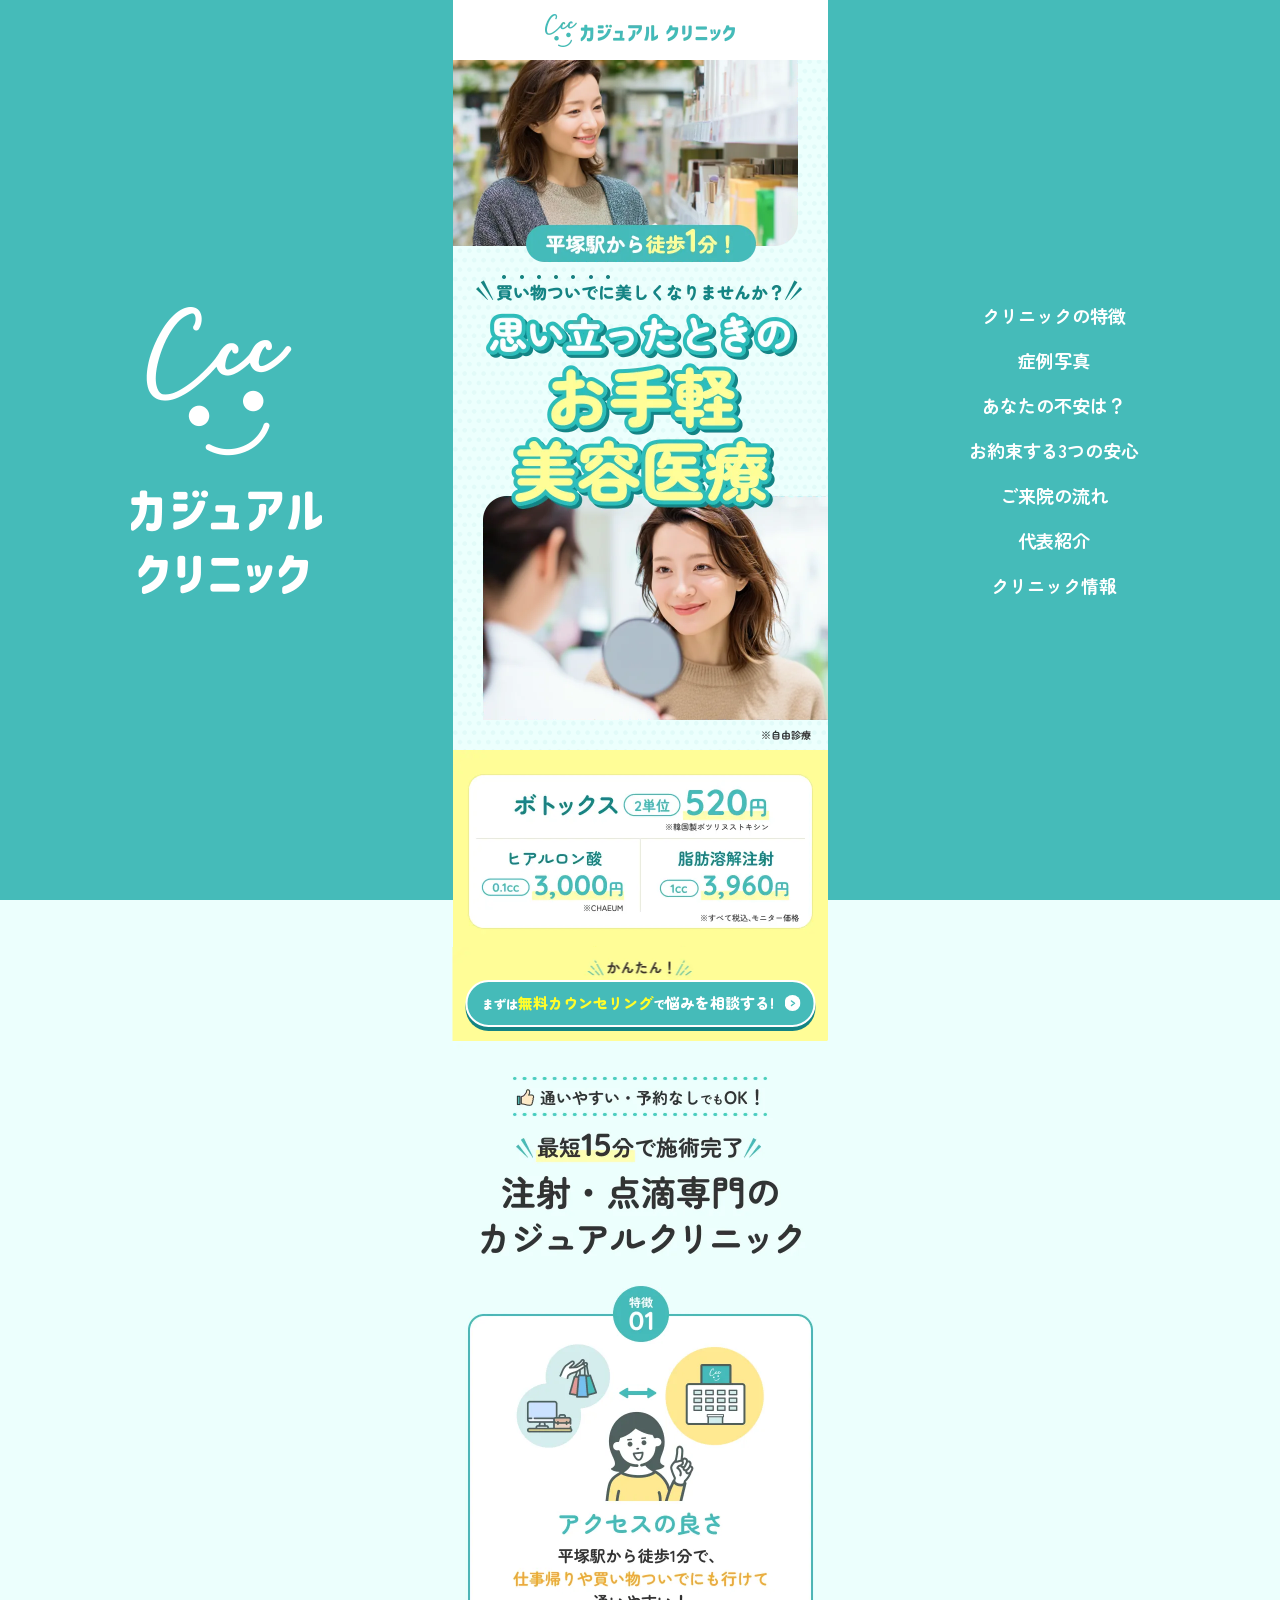
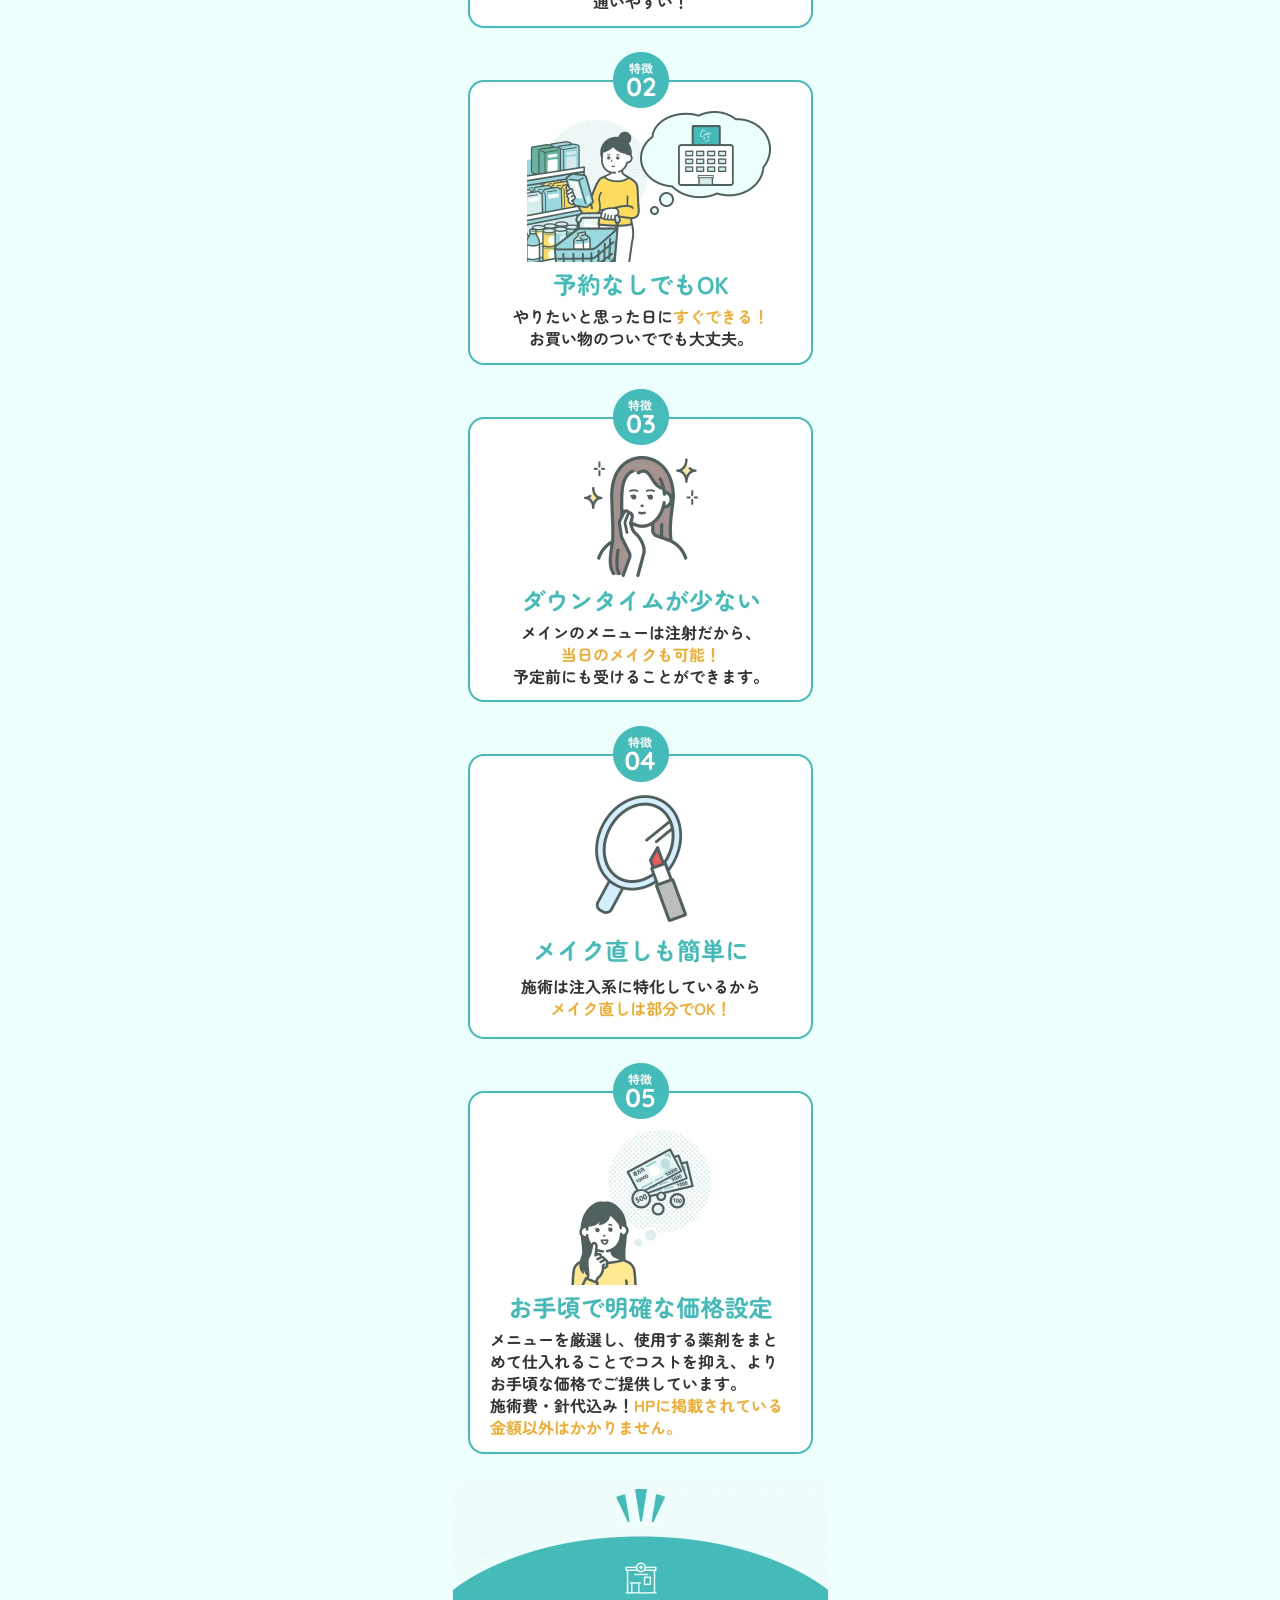
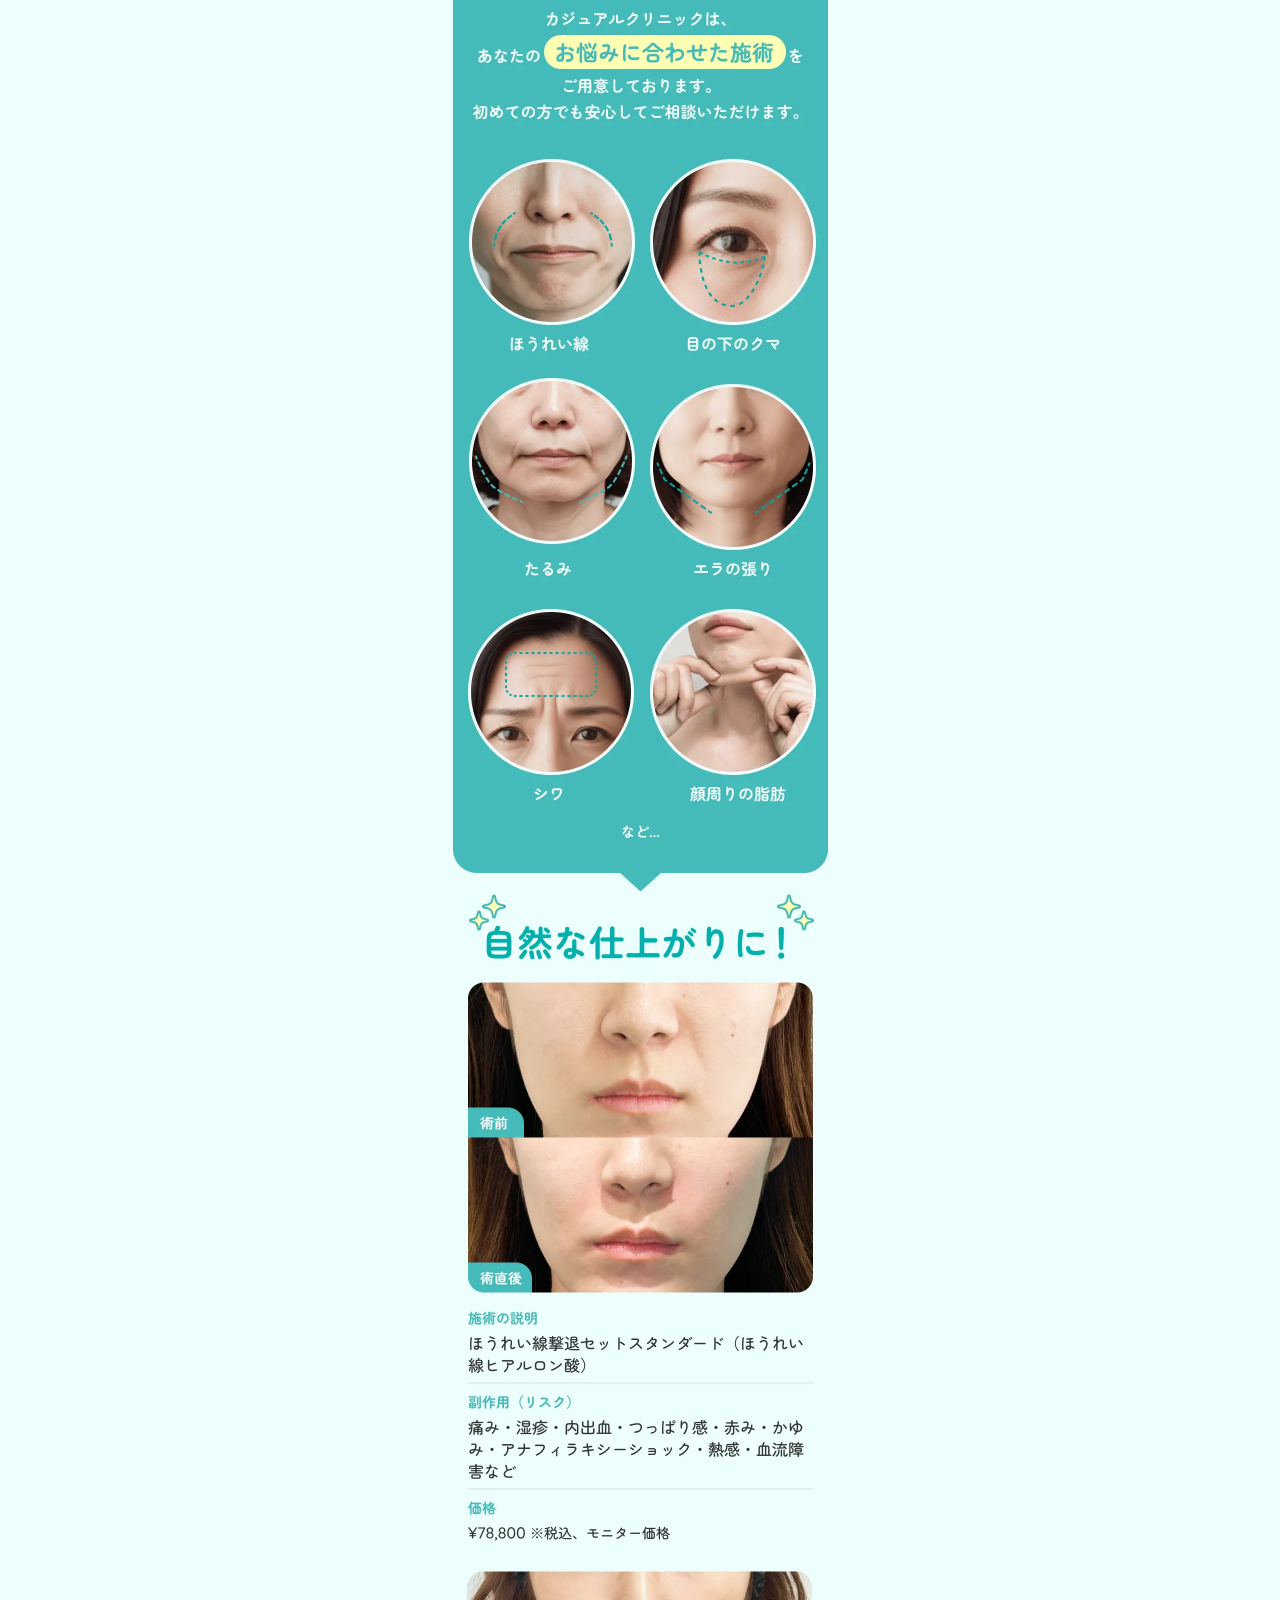
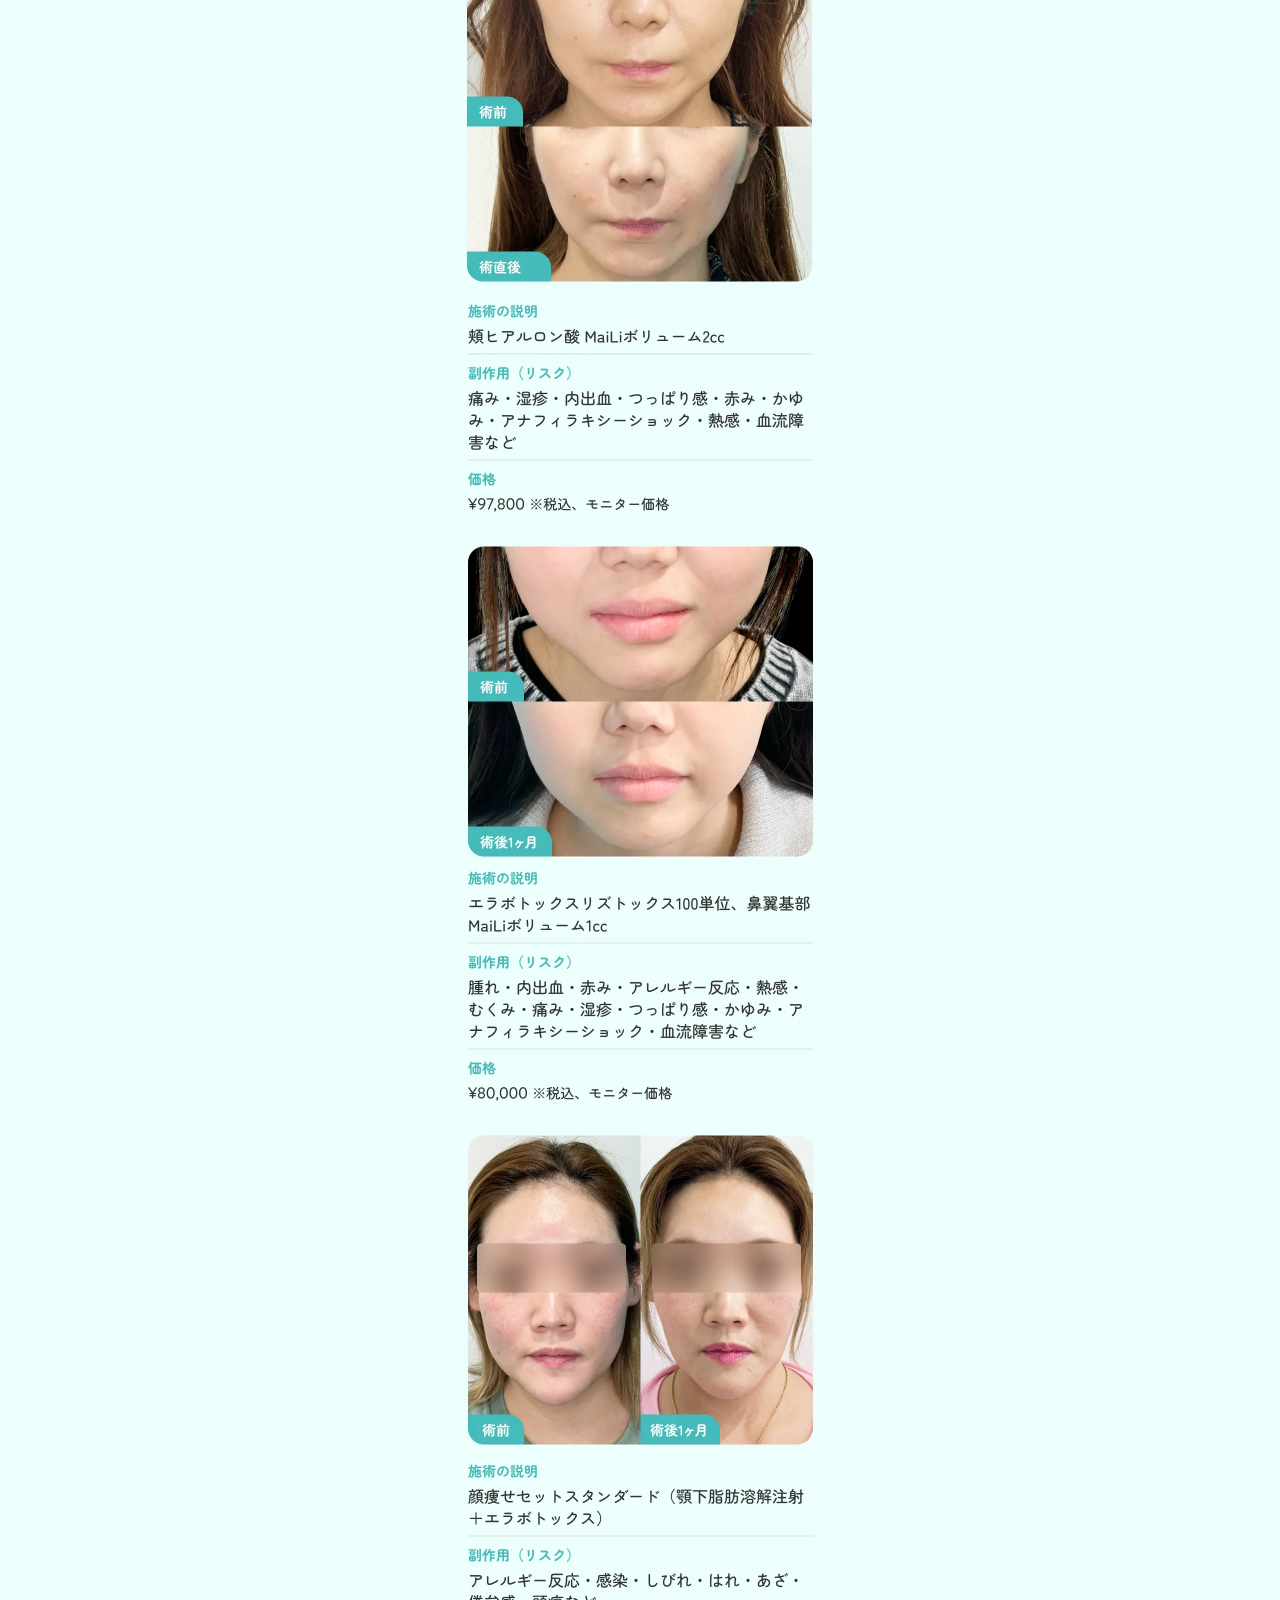
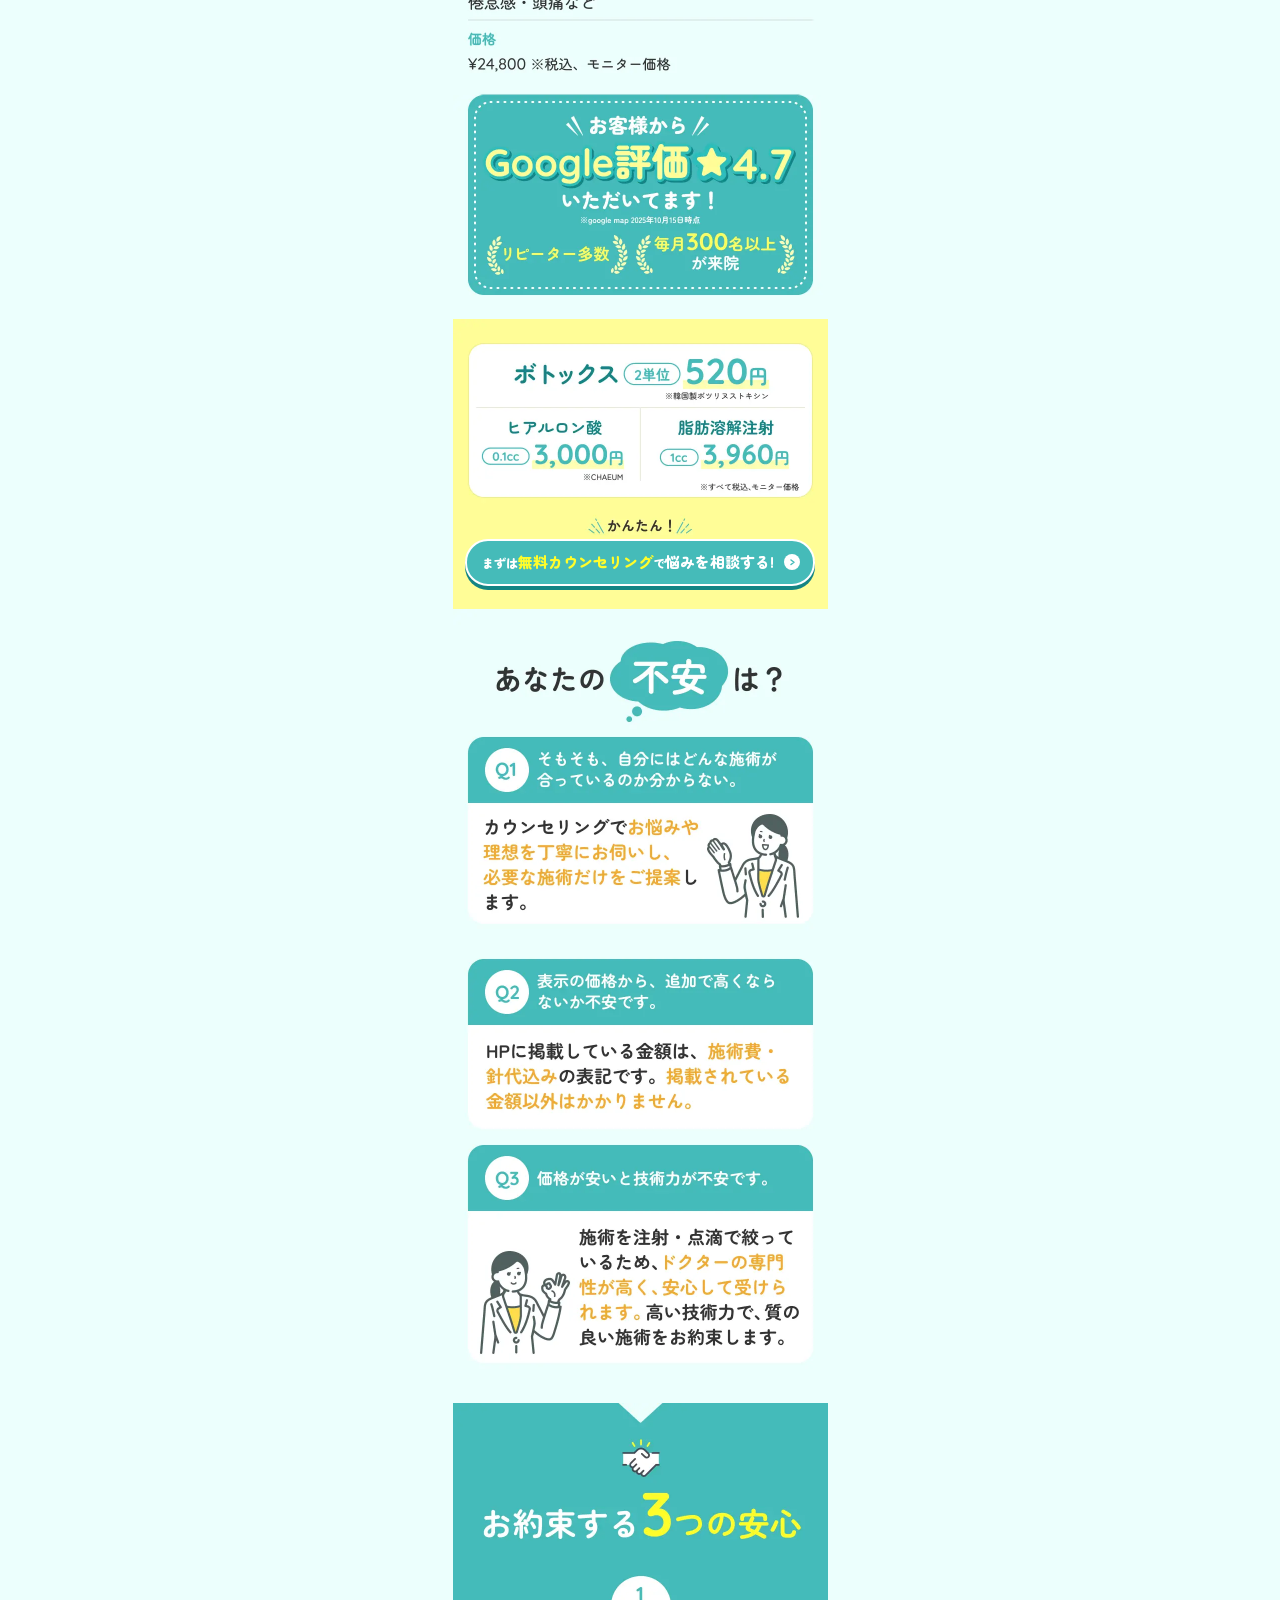
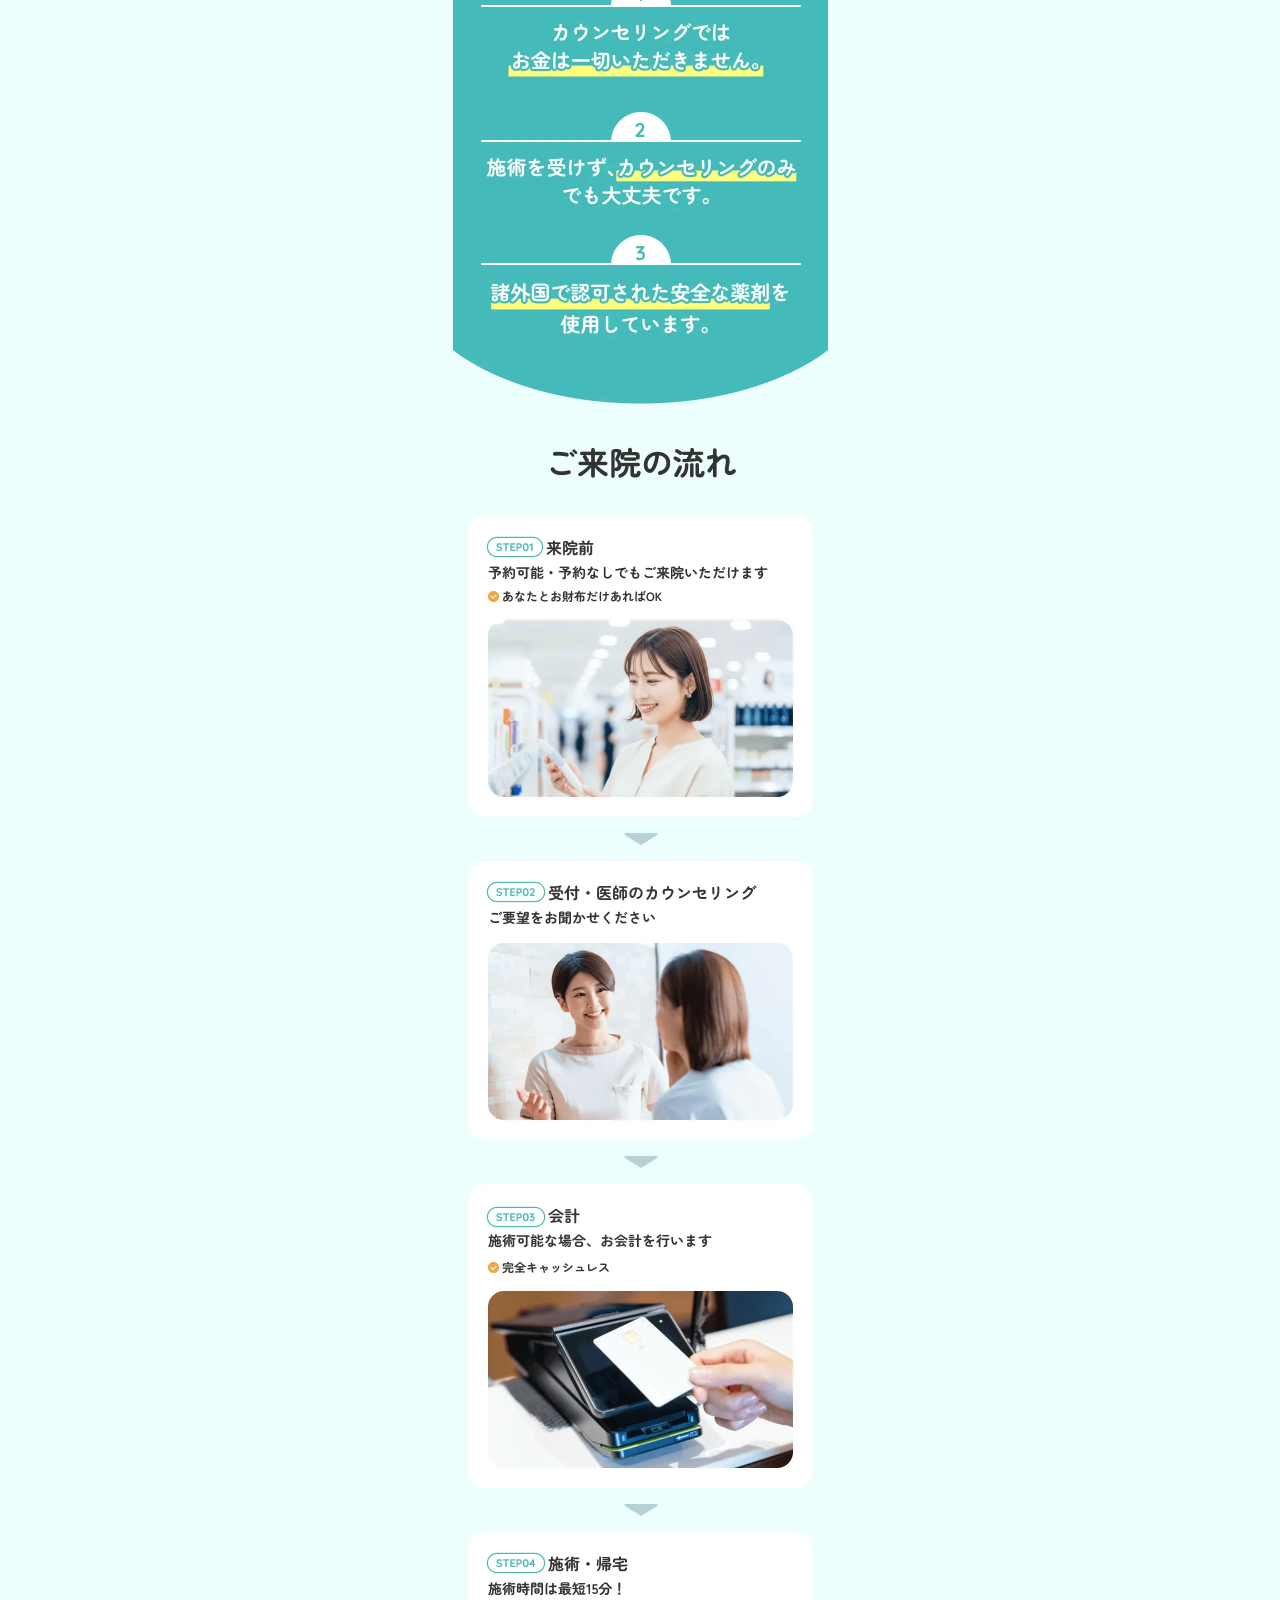
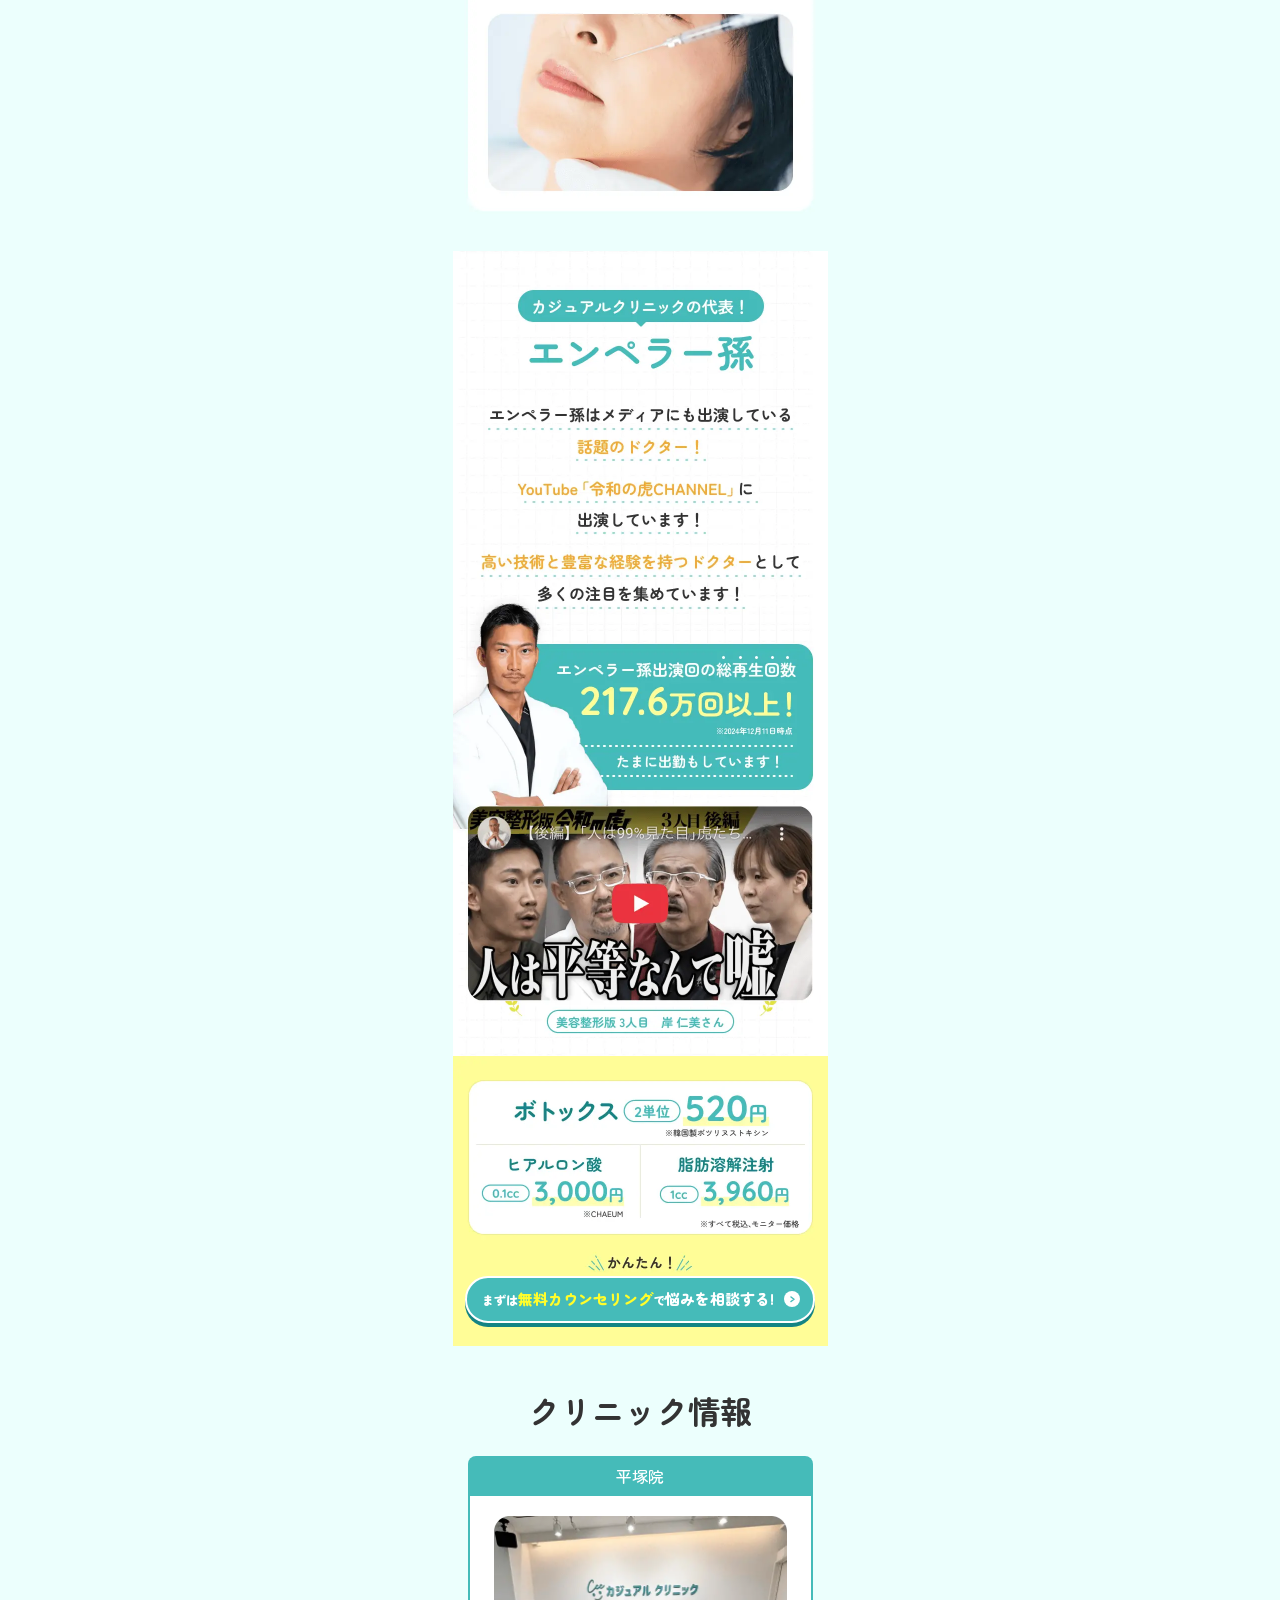
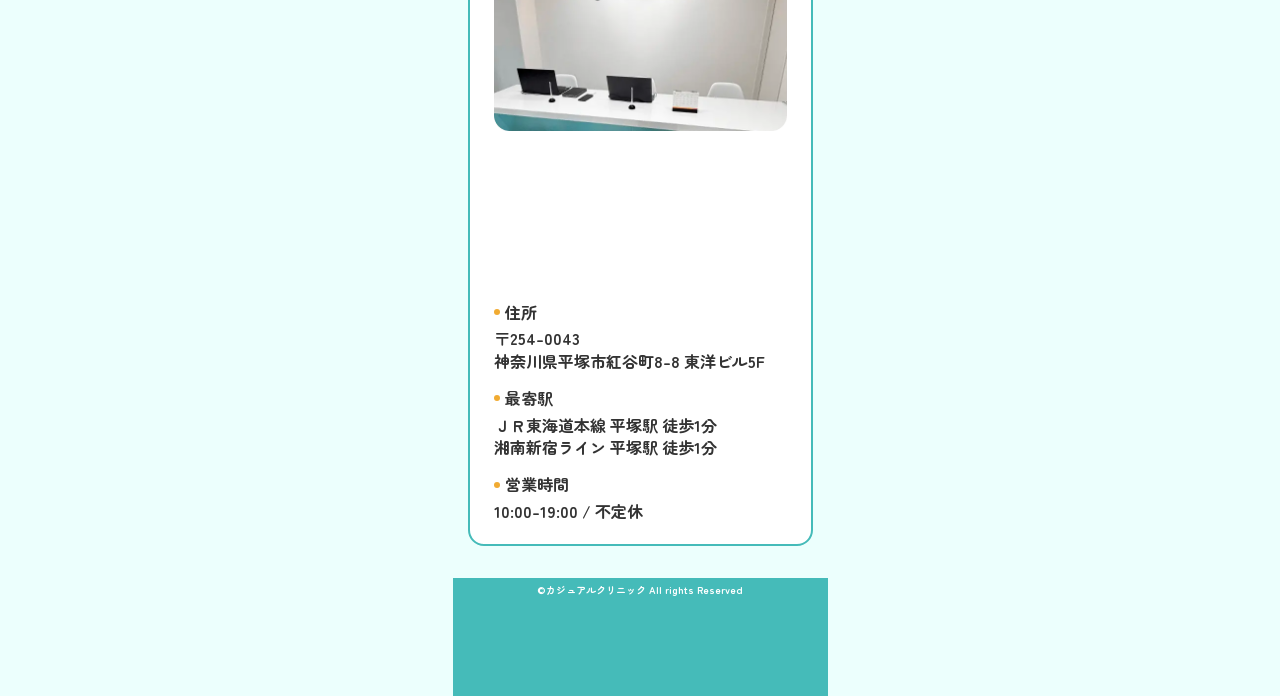
==== commit 7037d939: "本厚木消した分と症例修正　2025-12-18" ====
--- a/index.html
+++ b/index.html
@@ -1,241 +1,216 @@
-<!DOCTYPE html>
-<html lang="ja" prefix="og: http://ogp.me/ns#">
-
-<head>
-  <!-- Google Tag Manager -->
-  <script>(function(w,d,s,l,i){w[l]=w[l]||[];w[l].push({'gtm.start':
-  new Date().getTime(),event:'gtm.js'});var f=d.getElementsByTagName(s)[0],
-  j=d.createElement(s),dl=l!='dataLayer'?'&l='+l:'';j.async=true;j.src=
-  'https://www.googletagmanager.com/gtm.js?id='+i+dl;f.parentNode.insertBefore(j,f);
-  })(window,document,'script','dataLayer','GTM-WC2TR6HJ');</script>
-  <!-- End Google Tag Manager -->
-
-  <meta charset="UTF-8">
-  <meta name="viewport" content="width=device-width, initial-scale=1.0">
-  <title>仕事帰り・買い物ついでに通える美容医療｜注射点滴専門のカジュアルクリニック</title>
-  <meta name="description" content="ボトックス・ヒアルロン酸など人気施術を気軽に体験。駅からすぐ、予約もなしで大丈夫。美容初心者でも安心して通える「通いやすい美容クリニック」。">
-  <link rel="icon" href="img/favicon.ico">
-
-  <meta property="og:title" content="仕事帰り・買い物ついでに通える美容医療｜注射点滴専門のカジュアルクリニック">
-  <meta property="og:type" content="website">
-  <meta property="og:url" content="https://casual-clinic.jp/lp/clinic_1/">
-  <meta property="og:image" content="https://casual-clinic.jp/lp/clinic_1/img/og.png">
-  <meta property="og:site_name" content="カジュアルクリニック">
-  <meta property="og:description" content="ボトックス・ヒアルロン酸など人気施術を気軽に体験。駅からすぐ、予約もなしで大丈夫。美容初心者でも安心して通える「通いやすい美容クリニック」。">
-
-  <meta name="twitter:card" content="summary_large_image">
-  <meta name="twitter:title" content="仕事帰り・買い物ついでに通える美容医療｜注射点滴専門のカジュアルクリニック">
-  <meta name="twitter:description" content="ボトックス・ヒアルロン酸など人気施術を気軽に体験。駅からすぐ、予約もなしで大丈夫。美容初心者でも安心して通える「通いやすい美容クリニック」。">
-  <meta name="twitter:image:src" content="https://casual-clinic.jp/lp/clinic_1/img/og.jpg">
-
-  <link rel="stylesheet" href="css/style.css">
-</head>
-
-<body>
-  <!-- Google Tag Manager (noscript) -->
-  <noscript><iframe src="https://www.googletagmanager.com/ns.html?id=GTM-WC2TR6HJ"
-  height="0" width="0" style="display:none;visibility:hidden"></iframe></noscript>
-  <!-- End Google Tag Manager (noscript) -->
-   
-  <div class="p-wrapper">
-
-    <!-- PC固定：左ロゴ -->
-    <aside class="p-pc-left">
-      <picture class="p-pc-left__logo"><img src="img/logo_left.webp" alt="カジュアルクリニック">
-      </picture>
-    </aside>
-
-    <!-- 中央LP本体 -->
-    <div class="p-container">
-      <header class="p-header" id="header">
-        <div class="p-header__inner l-inner">
-          <h1 class="p-header__logo"><img src="img/logo.webp" alt="カジュアルクリニック"></h1>
-
-          <!-- SPのみ -->
-          <div class="p-header__btn p-hamburger" id="js-hamburger">
-            <span></span><span></span><span></span>
-          </div>
-        </div>
-      </header>
-
-      <main>
-        <div class="p-fv"><img src="img/fv.webp" alt="思い立ったときのお手軽美容医療"></div>
-
-        <div class="p-offer">
-          <div class="p-offer__wrapper">
-            <div class="p-offer__contents">
-              <img src="img/offer.webp" alt="ボトックス2単位520円">
-            </div>
-            <div class="p-offer__btn">
-              <a href="https://reservation.medical-force.com/c/22700dca8958409aa840144311d5582e?landing_event_id=8d3cee7e-7a3c-4019-9967-2f09b19fd072"
-                class="c-btn" target="_blank" rel="noopener noreferrer">まずは<span
-                  class="yellow big">無料カウンセリング</span>で<span class="big">悩みを相談する!</span>
-              </a>
-            </div>
-          </div>
-        </div>
-
-        <div class="p-features" id="features"><img src="img/features.webp" alt="最短15分で施術完了!注射・点滴専門のカジュアルクリニック"></div>
-
-        <div class="p-treatment"><img src="img/treatment.webp" alt="ほうれい線、目の下のクマなど、お悩みに合わせた施術をご用意"></div>
-        <div class="p-before-after" id="before-after"><img src="img/before-after.webp" alt="自然な仕上がりに！"></div>
-        <div class="p-reviews"><img src="img/reviews.webp" alt="Google評価★4.7"></div>
-
-        <div class="p-offer">
-          <div class="p-offer__wrapper">
-            <div class="p-offer__contents">
-              <img src="img/offer.webp" alt="ボトックス2単位520円">
-            </div>
-            <div class="p-offer__btn">
-              <a href="https://reservation.medical-force.com/c/22700dca8958409aa840144311d5582e?landing_event_id=8d3cee7e-7a3c-4019-9967-2f09b19fd072"
-                class="c-btn" target="_blank" rel="noopener noreferrer">まずは<span
-                  class="yellow big">無料カウンセリング</span>で<span class="big">悩みを相談する!</span>
-              </a>
-            </div>
-          </div>
-        </div>
-        <div class="p-anxiety" id="anxiety"><img src="img/anxiety.webp" alt="あなたの不安は？"></div>
-        <div class="p-relief" id="relief"><img src="img/relief.webp" alt="お約束する3つの安心"></div>
-        <div class="p-flow" id="flow"><img src="img/flow.webp" alt="ご来院の流れ"></div>
-        <div class="p-doctor" id="doctor"><img src="img/doctor.webp" alt="カジュアルクリニックの代表エンペラー孫はメディアにも出演"></div>
-        <div class="p-offer">
-          <div class="p-offer__wrapper">
-            <div class="p-offer__contents">
-              <img src="img/offer.webp" alt="ボトックス2単位520円">
-            </div>
-            <div class="p-offer__btn">
-              <a href="https://reservation.medical-force.com/c/22700dca8958409aa840144311d5582e?landing_event_id=8d3cee7e-7a3c-4019-9967-2f09b19fd072"
-                class="c-btn" target="_blank" rel="noopener noreferrer">まずは<span
-                  class="yellow big">無料カウンセリング</span>で<span class="big">悩みを相談する!</span>
-              </a>
-            </div>
-          </div>
-        </div>
-        <section class="p-clinic" id="clinic">
-          <div class="p-clinic__inner l-inner">
-            <h2>クリニック一覧</h2>
-            <div class="p-clinic__contents">
-              <div class="p-tab">
-                <ul class="p-tab__list">
-                  <li class="p-tab__item is-active">平塚院</li>
-                  <li class="p-tab__item">本厚木院</li>
-                </ul>
-                <div class="p-tab__panel">
-                  <div class="p-tab__contents is-active">
-                    <div class="p-clinic__image"><img src="img/img_hiratsuka.webp" alt="平塚院の写真"></div>
-                    <div class="p-clinic__map">
-                      <iframe
-                        src="https://www.google.com/maps/embed?pb=!1m18!1m12!1m3!1d3255.1209277702483!2d139.3454694770792!3d35.32781844930493!2m3!1f0!2f0!3f0!3m2!1i1024!2i768!4f13.1!3m3!1m2!1s0x6019ad315798adab%3A0x1d18e35bcb814c8e!2z44Kr44K444Ol44Ki44Or44Kv44Oq44OL44OD44KvIOW5s-WhmumZog!5e0!3m2!1sja!2sjp!4v1763447629513!5m2!1sja!2sjp"
-                        width="600" height="450" style="border:0;" allowfullscreen="" loading="lazy"
-                        referrerpolicy="no-referrer-when-downgrade"></iframe>
-                    </div>
-                    <div class="p-clinic__info">
-                      <dl>
-                        <dt>住所</dt>
-                        <dd>〒254-0043<br>
-                          神奈川県平塚市紅谷町8-8 東洋ビル5F</dd>
-                      </dl>
-                      <dl>
-                        <dt>最寄駅</dt>
-                        <dd>ＪＲ東海道本線 平塚駅 徒歩1分<br>
-                          湘南新宿ライン 平塚駅 徒歩1分</dd>
-                      </dl>
-                      <dl>
-                        <dt>営業時間</dt>
-                        <dd>10:00-19:00 / 不定休</dd>
-                      </dl>
-                    </div>
-                  </div>
-                  <div class="p-tab__contents">
-                    <div class="p-clinic__image"><img src="img/img_honatsugi.webp" alt="本厚木院の写真"></div>
-                    <div class="p-clinic__map">
-                      <iframe
-                        src="https://www.google.com/maps/embed?pb=!1m18!1m12!1m3!1d3250.515605620857!2d139.3642655128561!3d35.44202763635605!2m3!1f0!2f0!3f0!3m2!1i1024!2i768!4f13.1!3m3!1m2!1s0x6019abaa34d51dd1%3A0x52168b26b247b36b!2z44Kr44K444Ol44Ki44Or44Kv44Oq44OL44OD44KvIOacrOWOmuacqOmZog!5e0!3m2!1sja!2sjp!4v1763447731093!5m2!1sja!2sjp"
-                        width="600" height="450" style="border:0;" allowfullscreen="" loading="lazy"
-                        referrerpolicy="no-referrer-when-downgrade"></iframe>
-                    </div>
-                    <div class="p-clinic__info">
-                      <dl>
-                        <dt>住所</dt>
-                        <dd>〒243-0018<br>
-                          神奈川県厚木市中町2丁目12-1　1階</dd>
-                      </dl>
-                      <dl>
-                        <dt>最寄駅</dt>
-                        <dd>本厚木駅 徒歩5分</dd>
-                      </dl>
-                      <dl>
-                        <dt>営業時間</dt>
-                        <dd>10:00-19:00 / 不定休</dd>
-                      </dl>
-                    </div>
-                  </div>
-                </div>
-              </div>
-            </div>
-          </div>
-        </section>
-      </main>
-
-      <footer class="p-footer">
-        <div class="p-footer__inner l-inner">
-          <span class="p-footer__copy">&copy;カジュアルクリニック All rights Reserved</span>
-        </div>
-      </footer>
-
-      <div class="p-footer-cta">
-        <div class="p-footer-cta__wrapper">
-          <div class="p-footer-cta__contents">
-            <img src="img/footer-cta.webp" alt="かんたん">
-          </div>
-          <div class="p-footer-cta__btn">
-            <a href="https://reservation.medical-force.com/c/22700dca8958409aa840144311d5582e?landing_event_id=8d3cee7e-7a3c-4019-9967-2f09b19fd072"
-              class="c-btn" target="_blank" rel="noopener noreferrer">まずは<span class="yellow big">無料カウンセリング</span>で<span
-                class="big">悩みを相談する!</span>
-            </a>
-          </div>
-        </div>
-      </div>
-    </div>
-    <!-- /中央 -->
-
-    <!-- PC固定：右メニュー -->
-    <aside class="p-pc-right">
-      <nav class="p-pc-right__nav">
-        <ul>
-          <li><a href="#features">クリニックの特徴</a></li>
-          <li><a href="#before-after">症例写真</a></li>
-          <li><a href="#anxiety">あなたの不安は？</a></li>
-          <li><a href="#relief">お約束する3つの安心</a></li>
-          <li><a href="#flow">ご来院の流れ</a></li>
-          <li><a href="#doctor">代表紹介</a></li>
-          <li><a href="#clinic">クリニック一覧</a></li>
-        </ul>
-      </nav>
-    </aside>
-
-    <!-- SP用メニュー -->
-    <div class="p-sp-nav" id="js-spNav">
-      <div class="p-sp-nav__wrapper">
-        <nav class="p-sp-nav__contents">
-          <ul>
-            <li><a href="#features">クリニックの特徴</a></li>
-            <li><a href="#before-after">症例写真</a></li>
-            <li><a href="#anxiety">あなたの不安は？</a></li>
-            <li><a href="#relief">お約束する3つの安心</a></li>
-            <li><a href="#flow">ご来院の流れ</a></li>
-            <li><a href="#doctor">代表紹介</a></li>
-            <li><a href="#clinic">クリニック一覧</a></li>
-          </ul>
-        </nav>
-      </div>
-    </div>
-
-  </div>
-  <!-- /wrapper -->
-
-  <script src="js/script.js"></script>
-
-</body>
-
+<!DOCTYPE html>
+<html lang="ja" prefix="og: http://ogp.me/ns#">
+
+<head>
+  <!-- Google Tag Manager -->
+  <script>(function(w,d,s,l,i){w[l]=w[l]||[];w[l].push({'gtm.start':
+  new Date().getTime(),event:'gtm.js'});var f=d.getElementsByTagName(s)[0],
+  j=d.createElement(s),dl=l!='dataLayer'?'&l='+l:'';j.async=true;j.src=
+  'https://www.googletagmanager.com/gtm.js?id='+i+dl;f.parentNode.insertBefore(j,f);
+  })(window,document,'script','dataLayer','GTM-WC2TR6HJ');</script>
+  <!-- End Google Tag Manager -->
+
+  <meta charset="UTF-8">
+  <meta name="viewport" content="width=device-width, initial-scale=1.0">
+  <title>仕事帰り・買い物ついでに通える美容医療｜注射点滴専門のカジュアルクリニック</title>
+  <meta name="description" content="ボトックス・ヒアルロン酸など人気施術を気軽に体験。駅からすぐ、予約もなしで大丈夫。美容初心者でも安心して通える「通いやすい美容クリニック」。">
+  <link rel="icon" href="img/favicon.ico">
+
+  <meta property="og:title" content="仕事帰り・買い物ついでに通える美容医療｜注射点滴専門のカジュアルクリニック">
+  <meta property="og:type" content="website">
+  <meta property="og:url" content="https://casual-clinic.jp/lp/clinic_1/">
+  <meta property="og:image" content="https://casual-clinic.jp/lp/clinic_1/img/og.png">
+  <meta property="og:site_name" content="カジュアルクリニック">
+  <meta property="og:description" content="ボトックス・ヒアルロン酸など人気施術を気軽に体験。駅からすぐ、予約もなしで大丈夫。美容初心者でも安心して通える「通いやすい美容クリニック」。">
+
+  <meta name="twitter:card" content="summary_large_image">
+  <meta name="twitter:title" content="仕事帰り・買い物ついでに通える美容医療｜注射点滴専門のカジュアルクリニック">
+  <meta name="twitter:description" content="ボトックス・ヒアルロン酸など人気施術を気軽に体験。駅からすぐ、予約もなしで大丈夫。美容初心者でも安心して通える「通いやすい美容クリニック」。">
+  <meta name="twitter:image:src" content="https://casual-clinic.jp/lp/clinic_1/img/og.jpg">
+
+  <link rel="stylesheet" href="css/style.css">
+</head>
+
+<body>
+  <!-- Google Tag Manager (noscript) -->
+  <noscript><iframe src="https://www.googletagmanager.com/ns.html?id=GTM-WC2TR6HJ"
+  height="0" width="0" style="display:none;visibility:hidden"></iframe></noscript>
+  <!-- End Google Tag Manager (noscript) -->
+   
+  <div class="p-wrapper">
+
+    <!-- PC固定：左ロゴ -->
+    <aside class="p-pc-left">
+      <picture class="p-pc-left__logo"><img src="img/logo_left.webp" alt="カジュアルクリニック">
+      </picture>
+    </aside>
+
+    <!-- 中央LP本体 -->
+    <div class="p-container">
+      <header class="p-header" id="header">
+        <div class="p-header__inner l-inner">
+          <h1 class="p-header__logo"><img src="img/logo.webp" alt="カジュアルクリニック"></h1>
+
+          <!-- SPのみ -->
+          <div class="p-header__btn p-hamburger" id="js-hamburger">
+            <span></span><span></span><span></span>
+          </div>
+        </div>
+      </header>
+
+      <main>
+        <div class="p-fv"><img src="img/fv.webp" alt="思い立ったときのお手軽美容医療"></div>
+
+        <div class="p-offer">
+          <div class="p-offer__wrapper">
+            <div class="p-offer__contents">
+              <img src="img/offer.webp" alt="ボトックス2単位520円">
+            </div>
+            <div class="p-offer__btn">
+              <a href="https://reservation.medical-force.com/c/0eb80f93bffd4eecb4fcba722b481eb3?landing_event_id=497d72aa-7d09-418b-b800-9fd201d210be"
+                class="c-btn" target="_blank" rel="noopener noreferrer">まずは<span
+                  class="yellow big">無料カウンセリング</span>で<span class="big">悩みを相談する!</span>
+              </a>
+            </div>
+          </div>
+        </div>
+
+        <div class="p-features" id="features"><img src="img/features.webp" alt="最短15分で施術完了!注射・点滴専門のカジュアルクリニック"></div>
+
+        <div class="p-treatment"><img src="img/treatment.webp" alt="ほうれい線、目の下のクマなど、お悩みに合わせた施術をご用意"></div>
+        <div class="p-before-after" id="before-after"><img src="img/before-after.webp" alt="自然な仕上がりに！"></div>
+        <div class="p-reviews"><img src="img/reviews.webp" alt="Google評価★4.7"></div>
+
+        <div class="p-offer">
+          <div class="p-offer__wrapper">
+            <div class="p-offer__contents">
+              <img src="img/offer.webp" alt="ボトックス2単位520円">
+            </div>
+            <div class="p-offer__btn">
+              <a href="https://reservation.medical-force.com/c/0eb80f93bffd4eecb4fcba722b481eb3?landing_event_id=497d72aa-7d09-418b-b800-9fd201d210be"
+                class="c-btn" target="_blank" rel="noopener noreferrer">まずは<span
+                  class="yellow big">無料カウンセリング</span>で<span class="big">悩みを相談する!</span>
+              </a>
+            </div>
+          </div>
+        </div>
+        <div class="p-anxiety" id="anxiety"><img src="img/anxiety.webp" alt="あなたの不安は？"></div>
+        <div class="p-relief" id="relief"><img src="img/relief.webp" alt="お約束する3つの安心"></div>
+        <div class="p-flow" id="flow"><img src="img/flow.webp" alt="ご来院の流れ"></div>
+        <div class="p-doctor" id="doctor"><img src="img/doctor.webp" alt="カジュアルクリニックの代表エンペラー孫はメディアにも出演"></div>
+        <div class="p-offer">
+          <div class="p-offer__wrapper">
+            <div class="p-offer__contents">
+              <img src="img/offer.webp" alt="ボトックス2単位520円">
+            </div>
+            <div class="p-offer__btn">
+              <a href="https://reservation.medical-force.com/c/0eb80f93bffd4eecb4fcba722b481eb3?landing_event_id=497d72aa-7d09-418b-b800-9fd201d210be"
+                class="c-btn" target="_blank" rel="noopener noreferrer">まずは<span
+                  class="yellow big">無料カウンセリング</span>で<span class="big">悩みを相談する!</span>
+              </a>
+            </div>
+          </div>
+        </div>
+        <section class="p-clinic" id="clinic">
+          <div class="p-clinic__inner l-inner">
+            <h2>クリニック情報</h2>
+            <div class="p-clinic__contents">
+              <div class="p-tab">
+                <ul class="p-tab__list">
+                  <li class="p-tab__item is-active">平塚院</li>
+                </ul>
+                <div class="p-tab__panel">
+                  <div class="p-tab__contents is-active">
+                    <div class="p-clinic__image"><img src="img/img_hiratsuka.webp" alt="平塚院の写真"></div>
+                    <div class="p-clinic__map">
+                      <iframe
+                        src="https://www.google.com/maps/embed?pb=!1m18!1m12!1m3!1d3255.1209277702483!2d139.3454694770792!3d35.32781844930493!2m3!1f0!2f0!3f0!3m2!1i1024!2i768!4f13.1!3m3!1m2!1s0x6019ad315798adab%3A0x1d18e35bcb814c8e!2z44Kr44K444Ol44Ki44Or44Kv44Oq44OL44OD44KvIOW5s-WhmumZog!5e0!3m2!1sja!2sjp!4v1763447629513!5m2!1sja!2sjp"
+                        width="600" height="450" style="border:0;" allowfullscreen="" loading="lazy"
+                        referrerpolicy="no-referrer-when-downgrade"></iframe>
+                    </div>
+                    <div class="p-clinic__info">
+                      <dl>
+                        <dt>住所</dt>
+                        <dd>〒254-0043<br>
+                          神奈川県平塚市紅谷町8-8 東洋ビル5F</dd>
+                      </dl>
+                      <dl>
+                        <dt>最寄駅</dt>
+                        <dd>ＪＲ東海道本線 平塚駅 徒歩1分<br>
+                          湘南新宿ライン 平塚駅 徒歩1分</dd>
+                      </dl>
+                      <dl>
+                        <dt>営業時間</dt>
+                        <dd>10:00-19:00 / 不定休</dd>
+                      </dl>
+                    </div>
+                  </div>
+                </div>
+              </div>
+            </div>
+          </div>
+        </section>
+      </main>
+
+      <footer class="p-footer">
+        <div class="p-footer__inner l-inner">
+          <span class="p-footer__copy">&copy;カジュアルクリニック All rights Reserved</span>
+        </div>
+      </footer>
+
+      <div class="p-footer-cta">
+        <div class="p-footer-cta__wrapper">
+          <div class="p-footer-cta__contents">
+            <img src="img/footer-cta.webp" alt="かんたん">
+          </div>
+          <div class="p-footer-cta__btn">
+            <a href="https://reservation.medical-force.com/c/0eb80f93bffd4eecb4fcba722b481eb3?landing_event_id=497d72aa-7d09-418b-b800-9fd201d210be"
+              class="c-btn" target="_blank" rel="noopener noreferrer">まずは<span class="yellow big">無料カウンセリング</span>で<span
+                class="big">悩みを相談する!</span>
+            </a>
+          </div>
+        </div>
+      </div>
+    </div>
+    <!-- /中央 -->
+
+    <!-- PC固定：右メニュー -->
+    <aside class="p-pc-right">
+      <nav class="p-pc-right__nav">
+        <ul>
+          <li><a href="#features">クリニックの特徴</a></li>
+          <li><a href="#before-after">症例写真</a></li>
+          <li><a href="#anxiety">あなたの不安は？</a></li>
+          <li><a href="#relief">お約束する3つの安心</a></li>
+          <li><a href="#flow">ご来院の流れ</a></li>
+          <li><a href="#doctor">代表紹介</a></li>
+          <li><a href="#clinic">クリニック情報</a></li>
+        </ul>
+      </nav>
+    </aside>
+
+    <!-- SP用メニュー -->
+    <div class="p-sp-nav" id="js-spNav">
+      <div class="p-sp-nav__wrapper">
+        <nav class="p-sp-nav__contents">
+          <ul>
+            <li><a href="#features">クリニックの特徴</a></li>
+            <li><a href="#before-after">症例写真</a></li>
+            <li><a href="#anxiety">あなたの不安は？</a></li>
+            <li><a href="#relief">お約束する3つの安心</a></li>
+            <li><a href="#flow">ご来院の流れ</a></li>
+            <li><a href="#doctor">代表紹介</a></li>
+            <li><a href="#clinic">クリニック情報</a></li>
+          </ul>
+        </nav>
+      </div>
+    </div>
+
+  </div>
+  <!-- /wrapper -->
+
+  <script src="js/script.js"></script>
+
+</body>
+
 </html>
--- a/css/style.css
+++ b/css/style.css
@@ -553,7 +553,7 @@
 
 .p-tab__list {
   display: grid;
-  grid-template-columns: repeat(2, 1fr);
+  grid-template-columns: 1fr;
   gap: 5px;
 }
 @media screen and (max-width: 768px) {
